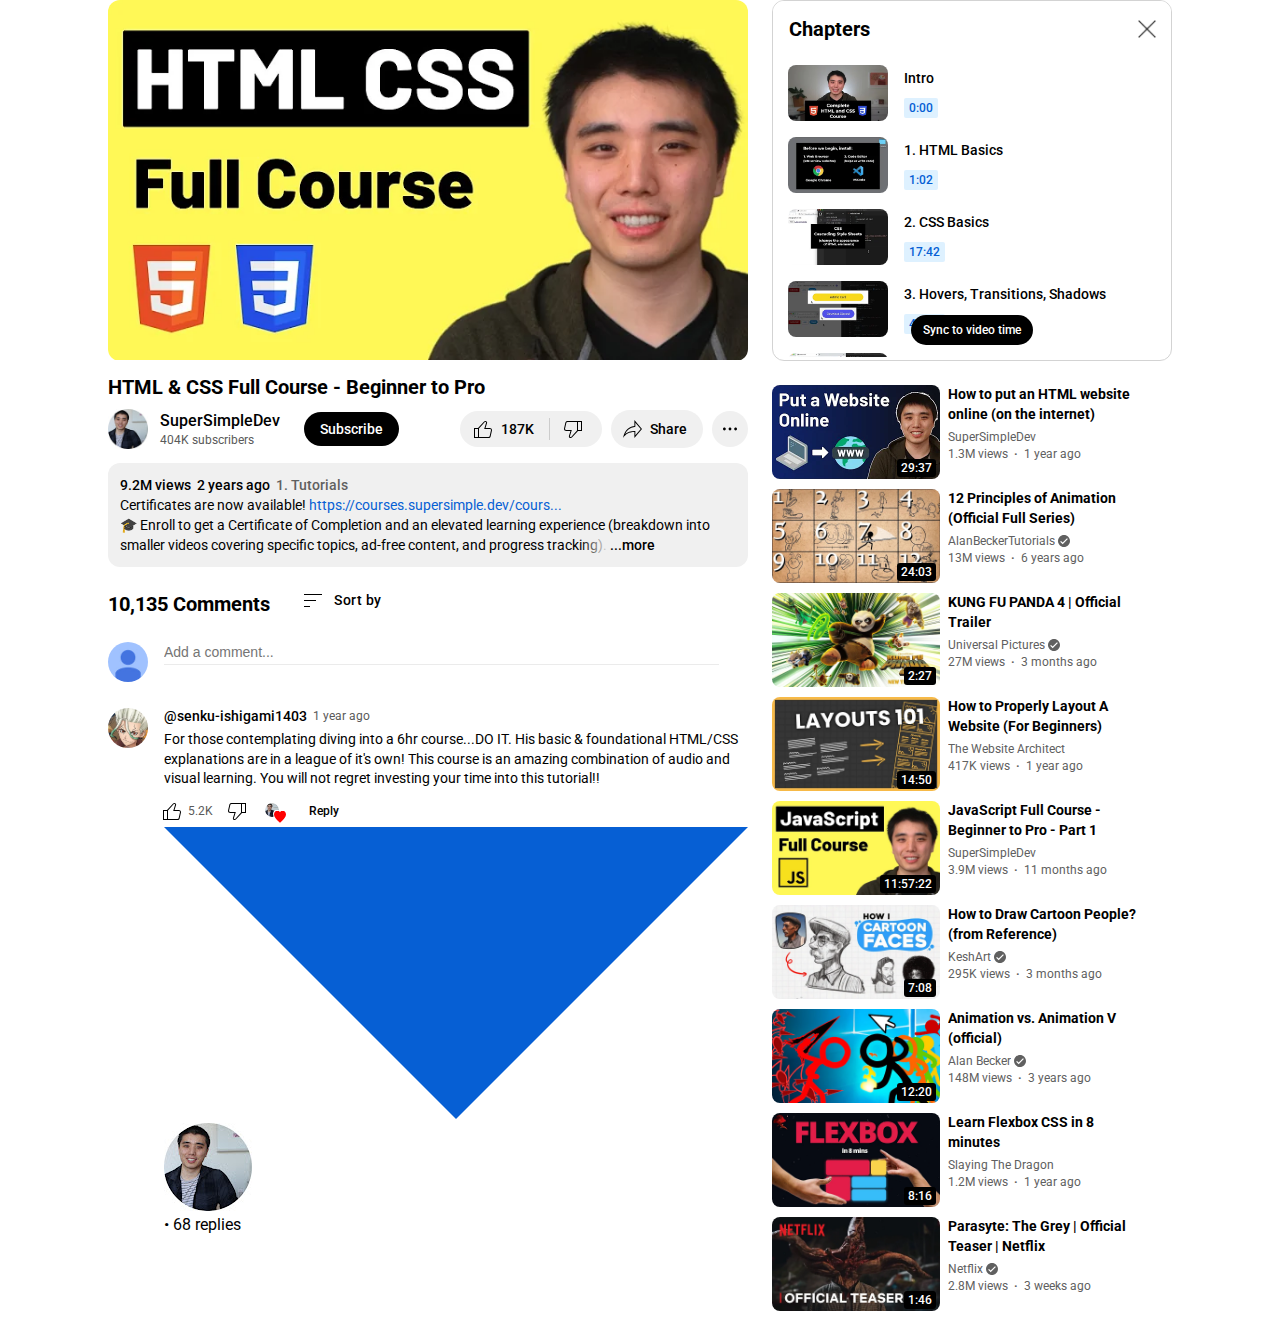
==== video-page.html @ 699454b4 "project updated" ====
<!DOCTYPE html>
<html>
  <head>
    <title>YouTube Video Page</title>

    <link rel="preconnect" href="https://fonts.googleapis.com">
    <link rel="preconnect" href="https://fonts.gstatic.com" crossorigin>
    <link href="https://fonts.googleapis.com/css2?family=Roboto:wght@100;300;400;500;700&display=swap" rel="stylesheet">
    
    <link rel="stylesheet" href="styles/general.css">
    <link rel="stylesheet" href="styles/video.css">
    <link rel="stylesheet" href="styles/video-info.css">
    <link rel="stylesheet" href="styles/chapters.css">
    <link rel="stylesheet" href="styles/suggestions.css">
    <link rel="stylesheet" href="styles/comments.css">
  </head>
  <body>
    <main class="flex-container">
      <div class="grid-layout">
        <div class="main-video">
          <img class="main-video-thumbnail" src="thumb-nails/thumbnail-1.webp">
          <div class="control">
            <div class="video-time-bar-flex">
              <div class="video-time-bar">
                <div class="completed" style="width: calc(580px * calc(17.70 / 391.35))"></div>
                <div class="completed" style="width: calc(580px * calc(26.95 / 391.35))"></div>
                <div class="completed" style="width: calc(580px * calc(18.52 / 391.35))"></div>
                <div class="completed" style="width: calc(580px * calc(14.33/ 391.35))"></div>
                <div class="completed" style="width: calc(580px * calc(34.80/ 391.35))"></div>
                <div class="completed" style="width: calc(580px * calc(18.83 / 391.35))"></div>
                <div class="completed" style="width: calc(580px * calc(14.57 / 391.35))"></div>
                <div class="completed" style="width: calc(580px * calc(9.27 / 391.35))"></div>
                <div class="completed" style="width: calc(580px * calc(11.95 / 391.35))"></div>
                <div class="completed" style="width: calc(580px * calc(30.05 / 391.35))"></div>
                <div class="completed" style="width: calc(580px * calc(27.00 / 391.35))"></div>
                <div class="completed" style="width: calc(580px * calc(31.38 / 391.35))"></div>
                <div class="completed" style="width: calc(580px * calc(29.25 / 391.35))"></div>
                <div class="completed" style="width: calc(580px * calc(22.63 / 391.35))"></div>
                <div class="completed" style="width: calc(580px * calc(26.58 / 391.35))"></div>
                <div class="current-position" style="width: calc(580px * calc(33.95 / 391.35))">
                  <div class="completed"></div>
                  <img class="time-bar-circle" src="controls-icons/time-bar-circle.svg">
                  <div class="incompleted"></div>
                </div>
                <div class="incompleted" style="width: calc(580px * calc(23.61 / 391.35))"></div>
              </div>
            </div>
            <div class="control-icons">
              <div class="left-region">
                <div class="play-icon">
                  <img class="icon" src="controls-icons/play.svg">
                  <div class="tooltip">Play (k)</div>
                </div>
                <div class="next-icon">
                  <img class="icon" src="controls-icons/next-button.svg">
                  <div class="image-tooltip">
                    <div class="tooltip">Next (Shift+N)</div>
                    <img class="tooltip-img" src="thumb-nails/next.webp">
                    <div class="time-stamp">29:37</div>
                    <div class="next-video-title">How to put an HTML website online (on the Internet)</div>
                  </div>
                </div>
                <div class="speaker-volume-time">
                  <div class="speaker-icon">
                    <img class="icon" src="controls-icons/speaker.svg">
                    <div class="tooltip">Mute (m)</div>
                  </div>
                  <div class="volume-icon">
                    <div class="volume-bar">
                      <div class="completed"></div>
                      <img class="volume-bar-circle" src="controls-icons/volume-bar-circle.svg">
                      <div class="incompleted"></div>
                    </div>
                    <div class="tooltip">Volume</div>
                  </div>
                  <div class="video-time">
                    5:52:45 / 6:31:23 
                    <div class="current-chapter">
                      <span class="mid-dot">&middot;</span>
                      <div class="current-chapter-icon">
                        <div class="current-chapter-name-and-arrow">
                          <div class="current-chapter-name">16. Finish the Project</div>
                          <img class="right-arrow" src="controls-icons/right-arrow.svg">
                        </div>
                        <div class="tooltip">View Chapters</div>
                      </div>
                    </div>
                  </div>
                </div>
              </div>
              <div class="right-region">
                <div class="auto-play-icon">
                  <div class="toggle-button">
                    <img class="icon" src="controls-icons/play-toggle-button.png">
                  </div>
                  <div class="tooltip">Autoplay is on</div>
                </div>
                <div class="caption-icon">
                  <img class="icon" src="controls-icons/caption.svg">
                  <div class="tooltip">Subtitles / closed captions (c)</div>
                </div>
                <div class="setting-icon">
                  <img class="icon" src="controls-icons/settings.svg">
                  <div class="tooltip">Settings</div>
                </div>
                <div class="miniplayer-icon">
                  <img class="icon" src="controls-icons/miniplayer.svg">
                  <div class="tooltip">Miniplayer (i)</div>
                </div>
                <div class="theater-icon">
                  <img class="icon" src="controls-icons/theater.svg">
                  <div class="tooltip">Theater mode (t)</div>
                </div>
                <div class="full-screen-icon">
                  <img class="icon" src="controls-icons/full-screen.svg">
                  <div class="tooltip">Full screen (f)</div>
                </div>
              </div>
            </div>
          </div>
        </div>
        <div class="chapters-container">
          <!-- header -->
          <div class="chapter-header">
            <div class="chapter-header-name">Chapters</div>
            <img class="chapter-header-close"src="icons/close.png">
          </div>
          <!-- scrollbar -->
          <div class="chapter-scroll-box">
            <!-- intro -->
            <div class="chapter">
              <img class="chapter-thumbnail" src="chapters/intro.webp">
              <div class="chapter-info">
                <div class="chapter-name">Intro</div>
                <div class="chapter-start">0:00</div>
              </div>
              <div class="chapter-icons">
                <img class="share" src="icons/share.png">
                <img class="repeat" src="icons/repeat.png">
              </div>
            </div>
            <!-- chapter 1 -->
            <div class="chapter">
              <img class="chapter-thumbnail" src="chapters/chapter-01.webp">
              <div class="chapter-info">
                <div class="chapter-name">1. HTML Basics</div>
                <div class="chapter-start">1:02</div>
              </div>
              <div class="chapter-icons">
                <img class="share" src="icons/share.png">
                <img class="repeat" src="icons/repeat.png">
              </div>
            </div>
            <!-- chapter 2 -->
            <div class="chapter">
              <img class="chapter-thumbnail" src="chapters/chapter-02.webp">
              <div class="chapter-info">
                <div class="chapter-name">2. CSS Basics</div>
                <div class="chapter-start">17:42</div>
              </div>
              <div class="chapter-icons">
                <img class="share" src="icons/share.png">
                <img class="repeat" src="icons/repeat.png">
              </div>
            </div>
            <!-- chapter 3 -->
            <div class="chapter">
              <img class="chapter-thumbnail" src="chapters/chapter-03.webp">
              <div class="chapter-info">
                <div class="chapter-name">3. Hovers, Transitions, Shadows</div>
                <div class="chapter-start">44:39</div>
              </div>
              <div class="chapter-icons">
                <img class="share" src="icons/share.png">
                <img class="repeat" src="icons/repeat.png">
              </div>
            </div>
            <!-- chapter 4 -->
            <div class="chapter">
              <img class="chapter-thumbnail" src="chapters/chapter-04.webp">
              <div class="chapter-info">
                <div class="chapter-name">4. Chrome DevTools & CSS Box Model</div>
                <div class="chapter-start">1:03:10</div>
              </div>
              <div class="chapter-icons">
                <img class="share" src="icons/share.png">
                <img class="repeat" src="icons/repeat.png">
              </div>
            </div>
            <!-- chapter 5 -->
            <div class="chapter">
              <img class="chapter-thumbnail" src="chapters/chapter-05.webp">
              <div class="chapter-info">
                <div class="chapter-name">5. Text Styles</div>
                <div class="chapter-start">1:17:30</div>
              </div>
              <div class="chapter-icons">
                <img class="share" src="icons/share.png">
                <img class="repeat" src="icons/repeat.png">
              </div>
            </div>
            <!-- chapter 6 -->
            <div class="chapter">
              <img class="chapter-thumbnail" src="chapters/chapter-06.webp">
              <div class="chapter-info">
                <div class="chapter-name">6. The HTML Structure</div>
                <div class="chapter-start">1:52:18</div>
              </div>
              <div class="chapter-icons">
                <img class="share" src="icons/share.png">
                <img class="repeat" src="icons/repeat.png">
              </div>
            </div>
            <!-- chapter 7 -->
            <div class="chapter">
              <img class="chapter-thumbnail" src="chapters/chapter-07.webp">
              <div class="chapter-info">
                <div class="chapter-name">7. Images and Text Boxes</div>
                <div class="chapter-start">2:11:08</div>
              </div>
              <div class="chapter-icons">
                <img class="share" src="icons/share.png">
                <img class="repeat" src="icons/repeat.png">
              </div>
            </div>
            <!-- chapter 8 -->
            <div class="chapter">
              <img class="chapter-thumbnail" src="chapters/chapter-08.webp">
              <div class="chapter-info">
                <div class="chapter-name">8. CSS Display Property</div>
                <div class="chapter-start">2:25:42</div>
              </div>
              <div class="chapter-icons">
                <img class="share" src="icons/share.png">
                <img class="repeat" src="icons/repeat.png">
              </div>
            </div>
            <!-- chapter 9 -->
            <div class="chapter">
              <img class="chapter-thumbnail" src="chapters/chapter-09.webp">
              <div class="chapter-info">
                <div class="chapter-name">9. The div Element</div>
                <div class="chapter-start">2:34:58</div>
              </div>
              <div class="chapter-icons">
                <img class="share" src="icons/share.png">
                <img class="repeat" src="icons/repeat.png">
              </div>
            </div>
            <!-- chapter 10 -->
            <div class="chapter">
              <img class="chapter-thumbnail" src="chapters/chapter-10.webp">
              <div class="chapter-info">
                <div class="chapter-name">10. Nested Layouts Technique</div>
                <div class="chapter-start">2:46:55</div>
              </div>
              <div class="chapter-icons">
                <img class="share" src="icons/share.png">
                <img class="repeat" src="icons/repeat.png">
              </div>
            </div>
            <!-- chapter 11 -->
            <div class="chapter">
              <img class="chapter-thumbnail" src="chapters/chapter-11.webp">
              <div class="chapter-info">
                <div class="chapter-name">11. CSS Grid</div>
                <div class="chapter-start">3:16:58</div>
              </div>
              <div class="chapter-icons">
                <img class="share" src="icons/share.png">
                <img class="repeat" src="icons/repeat.png">
              </div>
            </div>
            <!-- chapter 12 -->
            <div class="chapter">
              <img class="chapter-thumbnail" src="chapters/chapter-12.webp">
              <div class="chapter-info">
                <div class="chapter-name">12. Flexbox</div>
                <div class="chapter-start">3:43:58</div>
              </div>
              <div class="chapter-icons">
                <img class="share" src="icons/share.png">
                <img class="repeat" src="icons/repeat.png">
              </div>
            </div>
            <!-- chapter 13 -->
            <div class="chapter">
              <img class="chapter-thumbnail" src="chapters/chapter-13.webp">
              <div class="chapter-info">
                <div class="chapter-name">13. Nested Flexbox</div>
                <div class="chapter-start">4:15:21</div>
              </div>
              <div class="chapter-icons">
                <img class="share" src="icons/share.png">
                <img class="repeat" src="icons/repeat.png">
              </div>
            </div>
            <!-- chapter 14 -->
            <div class="chapter">
              <img class="chapter-thumbnail" src="chapters/chapter-14.webp">
              <div class="chapter-info">
                <div class="chapter-name">14. CSS Position</div>
                <div class="chapter-start">4:44:36</div>
              </div>
              <div class="chapter-icons">
                <img class="share" src="icons/share.png">
                <img class="repeat" src="icons/repeat.png">
              </div>
            </div>
            <!-- chapter 15 -->
            <div class="chapter">
              <img class="chapter-thumbnail" src="chapters/chapter-15.webp">
              <div class="chapter-info">
                <div class="chapter-name">15. Position Absolute and Relative</div>
                <div class="chapter-start">5:07:14</div>
              </div>
              <div class="chapter-icons">
                <img class="share" src="icons/share.png">
                <img class="repeat" src="icons/repeat.png">
              </div>
            </div>
            <!-- chapter 16 -->
            <div class="chapter">
              <img class="chapter-thumbnail" src="chapters/chapter-16.webp">
              <div class="chapter-info">
                <div class="chapter-name">16. Finish the Project</div>
                <div class="chapter-start">5:33:49</div>
              </div>
              <div class="chapter-icons">
                <img class="share" src="icons/share.png">
                <img class="repeat" src="icons/repeat.png">
              </div>
            </div>
            <!-- chapter 17 -->
            <div class="chapter">
              <img class="chapter-thumbnail" src="chapters/chapter-17.webp">
              <div class="chapter-info">
                <div class="chapter-name">17. More CSS Features</div>
                <div class="chapter-start">6:07:46</div>
              </div>
              <div class="chapter-icons">
                <img class="share" src="icons/share.png">
                <img class="repeat" src="icons/repeat.png">
              </div>
            </div>
            <!-- outro -->
            <div class="chapter">
              <img class="chapter-thumbnail" src="chapters/outro.webp">
              <div class="chapter-info">
                <div class="chapter-name">Outro</div>
                <div class="chapter-start">6:30:21</div>
              </div>
              <div class="chapter-icons">
                <img class="share" src="icons/share.png">
                <img class="repeat" src="icons/repeat.png">
              </div>
            </div>
          </div>
          <!-- sync button -->
          <div class="chapter-sync-flex">
            <div class="chapter-sync">Sync to video time</div>
          </div>
        </div>
        <div class="video-info">
          <div class="video-title">HTML & CSS Full Course - Beginner to Pro</div>
          <div class="info-flex-layout">
            <div class="info-left-region">
              <img class="channel-profile" src="channel-profiles/ssd-profile.jpg">
              <div class="channel-info">
                <div class="name-container">
                  <div class="name">SuperSimpleDev</div>
                  <div class="name-tooltip">SuperSimpleDev</div>
                </div>
                <div class="subs">404K subscribers</div>
              </div>
              <div class="subscribe-button">Subscribe</div>
            </div>
            <div class="info-right-region">
              <div class="like-dislike">
                <div class="like-button">
                  <div class="icon-and-text">
                    <img class="like-icon" src="icons/like.svg">
                    <div class="like-count">187K</div>
                  </div>
                  <div class="right-region-tooltip">I like this</div>
                </div>
                <div class="dislike-button">
                  <img class="dislike-icon" src="icons/dislike.svg">
                  <div class="right-region-tooltip">I dislike this</div>
                </div>
              </div>
              <div class="share-button">
                <div class="icon-and-text">
                  <img class="share-icon" src="icons/share.svg">
                  <div class="say-share">Share</div>
                </div>
                <div class="right-region-tooltip">Share</div>
              </div>
              <div class="video-menu-opt">
                <img class="video-menu-icon" src="icons/more-opt.svg">
              </div>
            </div>
          </div>
          <div class="discription">
            <div class="upload-info">
              <p>
                <span class="views-and-uploaded">9.2M views&nbsp; 2 years ago&nbsp;</span>
                <span class="go-to-playlist">1. Tutorials</span>
              </p>
              <div class="upload-tooltip"> 9,223,513 views <span class="mid-dot">&middot;</span> Feb 5, 2022 <span class="mid-dot">&middot;</span> 1. Tutorials</div>
            </div>
            <p>
              Certificates are now available! 
              <span class="link">https://courses.supersimple.dev/cours...</span>
            </p>
            <p class="in-discription">
              🎓 Enroll to get a Certificate of Completion and an elevated learning experience (breakdown into smaller videos covering specific topics, ad-free content, and progress tracking).
              <span class="show-more">...more</span>
            </p>
          </div>
        </div>
        <div class="suggestion-container">
          <!-- next video -->
          <div class="suggestion">
            <div class="suggestion-video">
              <img class="suggestion-thumb-nail" src="thumb-nails/next.webp">
              <img class="watch-later" src="icons/watch-later.svg">
              <img class="add-to-queue" src="icons/add-to-queue.svg">
              <div class="suggestion-time-stamp">29:37</div>
            </div>
            <div class="suggestion-info">
              <div class="video-title-container">
                <p class="video-title">How to put an HTML website online (on the internet)</p>
                <p class="video-title-tooltip">How to put an HTML website online (on the internet)</p>
              </div>
              <div class="video-author-container">
                <p class="video-author">SuperSimpleDev</p>
                <p class="video-author-tooltip">SuperSimpleDev</p>
              </div>
              <p class="video-stats">1.3M views <span class="mid-dot">&middot;</span> 1 year ago</p>
            </div>
            <div class="suggestion-menu-opt">
              <img class="suggestion-menu-icon" src="icons/more-opt-90.svg">
            </div>
          </div>
          <!-- suggestion-2 -->
          <div class="suggestion">
            <div class="suggestion-video">
              <img class="suggestion-thumb-nail" src="thumb-nails/thumbnail-2.webp">
              <img class="watch-later" src="icons/watch-later.svg">
              <img class="add-to-queue" src="icons/add-to-queue.svg">
              <div class="suggestion-time-stamp">24:03</div>
            </div>
            <div class="suggestion-info">
              <div class="video-title-container">
                <p class="video-title">12 Principles of Animation (Official Full Series)</p>
                <p class="video-title-tooltip">12 Principles of Animation (Official Full Series)</p>
              </div>
              <div class="verified-author-container">
                <div class="video-author-container">
                  <p class="video-author">AlanBeckerTutorials</p>
                  <p class="video-author-tooltip">AlanBeckerTutorials</p>
                </div>
                <div class="verified-container">
                  <img class="verified-icon" src="icons/verified.svg">
                  <div class="verified-tooltip">Verified</div>
                </div>
              </div>
              <p class="video-stats">13M views <span class="mid-dot">&middot;</span> 6 years ago</p>
            </div>
            <div class="suggestion-menu-opt">
              <img class="suggestion-menu-icon" src="icons/more-opt-90.svg">
            </div>
          </div>
          <!-- suggestion-3 -->
          <div class="suggestion">
            <div class="suggestion-video">
              <img class="suggestion-thumb-nail" src="thumb-nails/thumbnail-3.webp">
              <img class="watch-later" src="icons/watch-later.svg">
              <img class="add-to-queue" src="icons/add-to-queue.svg">
              <div class="suggestion-time-stamp">2:27</div>
            </div>
            <div class="suggestion-info">
              <div class="video-title-container">
                <p class="video-title">KUNG FU PANDA 4 | Official Trailer</p>
                <p class="video-title-tooltip">KUNG FU PANDA 4 | Official Trailer</p>
              </div>
              <div class="verified-author-container">
                <div class="video-author-container">
                  <p class="video-author">Universal Pictures</p>
                  <p class="video-author-tooltip">Universal Pictures</p>
                </div>
                <div class="verified-container">
                  <img class="verified-icon" src="icons/verified.svg">
                  <div class="verified-tooltip">Verified</div>
                </div>
              </div>
              <p class="video-stats">27M views <span class="mid-dot">&middot;</span> 3 months ago</p>
            </div>
            <div class="suggestion-menu-opt">
              <img class="suggestion-menu-icon" src="icons/more-opt-90.svg">
            </div>
          </div>
          <!-- suggestion-4 -->
          <div class="suggestion">
            <div class="suggestion-video">
              <img class="suggestion-thumb-nail" src="thumb-nails/thumbnail-4.webp">
              <img class="watch-later" src="icons/watch-later.svg">
              <img class="add-to-queue" src="icons/add-to-queue.svg">
              <div class="suggestion-time-stamp">14:50</div>
            </div>
            <div class="suggestion-info">
              <div class="video-title-container">
                <p class="video-title">How to Properly Layout A Website (For Beginners)</p>
                <p class="video-title-tooltip">How to Properly Layout A Website (For Beginners)</p>
              </div>
              <div class="video-author-container">
                <p class="video-author">The Website Architect</p>
                <p class="video-author-tooltip">The Website Architect</p>
              </div>
              <p class="video-stats">417K views <span class="mid-dot">&middot;</span> 1 year ago</p>
            </div>
            <div class="suggestion-menu-opt">
              <img class="suggestion-menu-icon" src="icons/more-opt-90.svg">
            </div>
          </div>
          <!-- suggestion-5 -->
          <div class="suggestion">
            <div class="suggestion-video">
              <img class="suggestion-thumb-nail" src="thumb-nails/thumbnail-5.webp">
              <img class="watch-later" src="icons/watch-later.svg">
              <img class="add-to-queue" src="icons/add-to-queue.svg">
              <div class="suggestion-time-stamp">11:57:22</div>
            </div>
            <div class="suggestion-info">
              <div class="video-title-container">
                <p class="video-title">JavaScript Full Course - Beginner to Pro - Part 1</p>
                <p class="video-title-tooltip">JavaScript Full Course - Beginner to Pro - Part 1</p>
              </div>
              <div class="video-author-container">
                <p class="video-author">SuperSimpleDev</p>
                <p class="video-author-tooltip">SuperSimpleDev</p>
              </div>
              <p class="video-stats">3.9M views <span class="mid-dot">&middot;</span> 11 months ago</p>
            </div>
            <div class="suggestion-menu-opt">
              <img class="suggestion-menu-icon" src="icons/more-opt-90.svg">
            </div>
          </div>
          <!-- suggestion-6 -->
          <div class="suggestion">
            <div class="suggestion-video">
              <img class="suggestion-thumb-nail" src="thumb-nails/thumbnail-6.webp">
              <img class="watch-later" src="icons/watch-later.svg">
              <img class="add-to-queue" src="icons/add-to-queue.svg">
              <div class="suggestion-time-stamp">7:08</div>
            </div>
            <div class="suggestion-info">
              <div class="video-title-container">
                <p class="video-title">How to Draw Cartoon People? (from Reference)</p>
                <p class="video-title-tooltip">How to Draw Cartoon People? (from Reference)</p>
              </div>
              <div class="verified-author-container">
                <div class="video-author-container">
                  <p class="video-author">KeshArt</p>
                  <p class="video-author-tooltip">KeshArt</p>
                </div>
                <div class="verified-container">
                  <img class="verified-icon" src="icons/verified.svg">
                  <div class="verified-tooltip">Verified</div>
                </div>
              </div>
              <p class="video-stats">295K views <span class="mid-dot">&middot;</span> 3 months ago</p>
            </div>
            <div class="suggestion-menu-opt">
              <img class="suggestion-menu-icon" src="icons/more-opt-90.svg">
            </div>
          </div>
          <!-- suggestion-7 -->
          <div class="suggestion">
            <div class="suggestion-video">
              <img class="suggestion-thumb-nail" src="thumb-nails/thumbnail-7.webp">
              <img class="watch-later" src="icons/watch-later.svg">
              <img class="add-to-queue" src="icons/add-to-queue.svg">
              <div class="suggestion-time-stamp">12:20</div>
            </div>
            <div class="suggestion-info">
              <div class="video-title-container">
                <p class="video-title">Animation vs. Animation V (official)</p>
                <p class="video-title-tooltip">Animation vs. Animation V (official)</p>
              </div>
              <div class="verified-author-container">
                <div class="video-author-container">
                  <p class="video-author">Alan Becker</p>
                  <p class="video-author-tooltip">Alan Becker</p>
                </div>
                <div class="verified-container">
                  <img class="verified-icon" src="icons/verified.svg">
                  <div class="verified-tooltip">Verified</div>
                </div>
              </div>
              <p class="video-stats">148M views <span class="mid-dot">&middot;</span> 3 years ago</p>
            </div>
            <div class="suggestion-menu-opt">
              <img class="suggestion-menu-icon" src="icons/more-opt-90.svg">
            </div>
          </div>
          <!-- suggestion-8 -->
          <div class="suggestion">
            <div class="suggestion-video">
              <img class="suggestion-thumb-nail" src="thumb-nails/thumbnail-8.webp">
              <img class="watch-later" src="icons/watch-later.svg">
              <img class="add-to-queue" src="icons/add-to-queue.svg">
              <div class="suggestion-time-stamp">8:16</div>
            </div>
            <div class="suggestion-info">
              <div class="video-title-container">
                <p class="video-title">Learn Flexbox CSS in 8 minutes</p>
                <p class="video-title-tooltip">Learn Flexbox CSS in 8 minutes</p>
              </div>
              <div class="video-author-container">
                <p class="video-author">Slaying The Dragon</p>
                <p class="video-author-tooltip">Slaying The Dragon</p>
              </div>
              <p class="video-stats">1.2M views <span class="mid-dot">&middot;</span> 1 year ago</p>
            </div>
            <div class="suggestion-menu-opt">
              <img class="suggestion-menu-icon" src="icons/more-opt-90.svg">
            </div>
          </div>
          <!-- suggestion-9 -->
          <div class="suggestion">
            <div class="suggestion-video">
              <img class="suggestion-thumb-nail" src="thumb-nails/thumbnail-9.webp">
              <img class="watch-later" src="icons/watch-later.svg">
              <img class="add-to-queue" src="icons/add-to-queue.svg">
              <div class="suggestion-time-stamp">1:46</div>
            </div>
            <div class="suggestion-info">
              <div class="video-title-container">
                <p class="video-title">Parasyte: The Grey | Official Teaser | Netflix</p>
                <p class="video-title-tooltip">Parasyte: The Grey | Official Teaser | Netflix</p>
              </div>
              <div class="verified-author-container">
                <div class="video-author-container">
                  <p class="video-author">Netflix</p>
                  <p class="video-author-tooltip">Netflix</p>
                </div>
                <div class="verified-container">
                  <img class="verified-icon" src="icons/verified.svg">
                  <div class="verified-tooltip">Verified</div>
                </div>
              </div>
              <p class="video-stats">2.8M views <span class="mid-dot">&middot;</span> 3 weeks ago</p>
            </div>
            <div class="suggestion-menu-opt">
              <img class="suggestion-menu-icon" src="icons/more-opt-90.svg">
            </div>
          </div>


        </div>
        <div class="comments-section">
          <div class="count-and-sort-by-container">
            <div class="comments-count">10,135 Comments</div>
            <div class="sort-by-container">
              <div class="sort-by-icon-and-text">
                <img class="sort-by-icon" src="icons/sort-by.svg">
                <div class="sort-by-text">Sort by</div>
              </div>
              <div class="sort-by-tooltip">Sort comments</div>
            </div>
          </div>
          <div class="add-a-comment-container">
            <img class="comment-profile" src="channel-profiles/my-channel.jpeg">
            <div class="comment-from-user">
              <input class="add-a-comment" type="text" placeholder="Add a comment...">
              <hr class="hr-line">
            </div>
          </div>
          <div class="comment-container">
            <img class="comment-profile" src="channel-profiles/dp-2.jpeg">
            <div class="comment-info">
              <div class="commented-by-and-time">
                <div class="commented-channel-name">@senku-ishigami1403</div>
                <div class="commented-time">1 year ago</div>
              </div>
              <p class="comment-content">
                For those contemplating diving into a 6hr course...DO IT. His basic & foundational HTML/CSS explanations are in a league of it's own! This course is an amazing combination of audio and visual learning. You will not regret investing your time into this tutorial!!
              </p>
              <div class="like-dislike-reply">
                <div class="comment-like-container">
                  <div class="comment-like-button">
                    <img class="comment-like-icon" src="icons/like.svg">
                    <div class="comment-like-tooltip">Like</div>
                  </div>
                  <div class="comment-like-count">5.2K</div>
                </div>
                <div class="comment-dislike-button">
                  <img class="comment-dislike-icon" src="icons/dislike.svg">
                  <div class="comment-dislike-tooltip">Dislike</div>
                </div>
                <div class="liked-by-sir-container">
                  <div class="liked-by-channel-with-heart">
                    <img class="liked-by-sir-icon" src="channel-profiles/ssd-profile.jpg">
                    <div class="white-heart">
                      <div class="red-heart"></div>
                    </div>
                  </div>
                  <div class="liked-by-sir-tooltip">&#10084; by SuperSimpleDev</div>
                </div>
                <div class="reply-option">Reply</div>
              </div>
              <div class="replies-container">
                <img class="show-reply-icon" src="icons/show-reply.svg">
                <img class="replied-sir-channel" src="channel-profiles/ssd-profile.jpg">
                <p class="replies-count"><span class="reply-middot">&bull;</span> 68 replies</p>
              </div>
            </div>
          </div>
        </div>
      </div>
    </main>
  </body>
</html>
---- styles/general.css ----
body {
  font-family: Roboto, Arial;
  margin: 0px;
}

p {
  margin: 0px;
}

.flex-container {
  display: flex;
  justify-content: center;
  margin: 0px 24px;
}

.grid-layout {
  display: grid;
  grid-template-columns: 640px minmax(300px, 400px);
  grid-template-rows: auto auto 1fr;
  column-gap: 24px;
}
---- styles/video.css ----
.main-video {
  position: relative;
  border-radius: 12px;
  overflow: hidden;
}

.main-video-thumbnail {
  width: 640px;
  height: 360px;
  display: block;
}

.control {
  background-image: linear-gradient(to top, rgb(0, 0, 0, 0.7), rgba(0, 0, 0, 0.2), rgba(0, 0, 0, 0.05),rgba(0, 0, 0, 0));
  position: absolute;
  bottom: 0px;
  left: 0px;
  right: 0px;
  height: 60px;
  padding-top: 40px;
  display: flex;
  flex-direction: column;
  justify-content: end;
  align-items: center;
  opacity: 0;
  transition: all 0.15s ease-in;
}

.main-video:hover .control{
  opacity: 1;
}

.video-time-bar-flex {
  display: flex;
  align-items: center;
  height: 18px;
}

.video-time-bar {
  display: flex;
  justify-content: space-between;
  align-items: center;
  width: 620px;
}

.video-time-bar .completed {
  height: 2.75px;
  background-color: rgb(255, 0, 0);
  transition: all 0.15s;
}

.video-time-bar .current-position {
  display: flex;
  align-items: center;
  width: 18%;
  position: relative;
}

.current-position .completed {
  width: 60%;
}

.current-position .incompleted {
  width: 40%
}

.video-time-bar .incompleted {
  height: 2.75px;
  background-color: rgba(170, 170, 170, 0.5);
  transition: all 0.15s;
}

.time-bar-circle {
  width: 14px;
  transform: scale(0);
  position: absolute;
  left: calc(60% - 7px);
  transition: all 0.15s;
}

.video-time-bar:hover .completed,
.video-time-bar:hover .incompleted{
  height: 4.5px;
}

.video-time-bar:hover .time-bar-circle {
  transform: scale(1);
}

.current-position:hover .completed,
.current-position:hover .incompleted {
  height: 8.75px;
}

.current-position:hover .time-bar-circle{
  transform: scale(1.54);
}

.video-time-bar > .completed:hover,
.video-time-bar > .incompleted:hover {
  height: 8.75px;
}

.control-icons {
  width: 610px;
  display: flex;
  flex-direction: row;
  align-items: center;
  justify-content: space-between;
  margin: 6px 16px 14px 16px;
}

.left-region {
  width: 300px;
  display: flex;
  align-items: center;
  gap: 30px;
  margin-left: 10px;
}

.play-icon,
.next-icon,
.speaker-icon,
.volume-icon,
.current-chapter-icon,
.auto-play-icon,
.caption-icon,
.setting-icon,
.theater-icon,
.miniplayer-icon,
.full-screen-icon{
  display: flex;
  flex-direction: column;
  align-items: center;
  position: relative;
  opacity: 0.9;
  cursor: pointer;
}

.left-region .icon {
  width: 16px;
}

.play-icon .icon {
  width: 14px;
}

.tooltip {
  position: absolute;
  top: -50px;
  font-size: 13px;
  background-color: rgb(40, 40, 40);
  font-weight: 500;
  color: white;
  padding: 4px 8px;
  border-radius: 3px;
  opacity: 0;
  transition: all 0.15s;
  pointer-events: none;
  white-space: nowrap;
}

.play-icon .tooltip {
  right: -30px;
}

.image-tooltip {
  display: flex;
  flex-direction: column;
  align-items: stretch;
  position: absolute;
  top: -220px;
  right: -175px;
  opacity: 0;
  transition: all 0.2s ease-in;
  pointer-events: none;
}

.image-tooltip .tooltip{
  position: relative;
  top: 6px;
  text-align: center;
}

.tooltip-img {
  width: 240px;
  display: block;
  border-radius: 6px;
  border: 3px solid rgb(60, 60, 60);
}

.next-icon .time-stamp {
  position: absolute;
  bottom: 42px;
  right: 3px;
  font-size: 12px;
  font-weight: 500;
  background-color: black;
  color: white;
  padding: 2px 4px;
  border-radius: 3px;
}

.image-tooltip .next-video-title {
  font-size: 12px;
  background-color: rgb(40, 40, 40);
  font-weight: 500;
  color: white;
  padding: 4px 8px;
  border-radius: 3px;
  position: relative;
  bottom: 6px;
}

.speaker-icon .icon {
  width: 18px;
}

.speaker-volume-time {
  display: flex;
  align-items: center;
}

.volume-icon {
  pointer-events: none;
}

.full-screen-icon .tooltip {
  left: -60px;
}

.volume-bar {
  display: flex;
  align-items: center;
  width: 50px;
  margin: 0px 10px 0px 20px;
  clip-path: polygon(0 0, 0 0, 0 100%, 0% 100%);
  transition: all 0.2s ease-in;
}

.volume-bar .completed{
  width: 35%;
  height: 2.75px;
  background-color: white;
}

.volume-bar-circle {
  width: 12px;
}

.volume-bar .incompleted {
  width: 65%;
  height: 4px;
  background-color: rgba(200, 200, 200, 0.4);
}

.video-time {
  display: flex;
  align-items: center;
  font-size: 14px;
  color: white;
  font-weight: 300;
  white-space: nowrap;
  cursor: text;
  margin-left: -60px;
  transition: all 0.2s ease-in;
}

.video-time .mid-dot {
  font-weight: bold;
  margin: 0px 5px;
}

.current-chapter {
  font-weight: 400;
  cursor: pointer;
  display: flex;
  align-items: center;
  opacity: 0.9;
}

.current-chapter-name-and-arrow {
  display: flex;
  align-items: center;
  clip-path: polygon(0 0, 72px 0, 72px 100%, 0 100%);
  transition: all 0.2s ease-in;
}

.right-arrow {
  width: 6px;
  margin-left: 6px;
  cursor: pointer;
  opacity: 0.9;
}

.speaker-icon:hover ~ .volume-icon,
.volume-icon:hover{
  pointer-events: all;
}

.speaker-icon:hover ~ .volume-icon .volume-bar,
.volume-icon:hover .volume-bar{
  clip-path: polygon(0 0, 100% 0, 100% 100%, 0 100%);
}

.speaker-icon:hover ~ .video-time,
.volume-icon:hover ~ .video-time {
  margin-left: 0px;
}

.speaker-icon:hover ~ .video-time .current-chapter-name-and-arrow,
.volume-icon:hover ~ .video-time .current-chapter-name-and-arrow {
  clip-path: polygon(0 0, 12.5px 0, 12.5px 100%, 0 100%);
}

.right-region {
  width: 270px;
  display: flex;
  flex-direction: row;
  justify-content: space-between;
  align-items: center;
  margin-right: 10px;
}

.toggle-button {
  background-color: rgb(140, 140, 140, 0.6);
  height: 12px;
  width: 24px;
  border-radius: 6px;
  position: relative;
}

.toggle-button .icon {
  width: 26px;
  position: absolute;
  right: -13px;
  bottom: -7px;
}

.auto-play-icon .tooltip {
  top: -52px;
}

.setting-icon .icon,
.full-screen-icon .icon {
  width: 20px;
}

.caption-icon .icon {
  width: 22px;
}

.theater-icon .icon,
.miniplayer-icon .icon {
  width: 24px;
}

.play-icon:hover,
.play-icon:hover .tooltip,
.next-icon:hover,
.next-icon:hover .image-tooltip,
.next-icon:hover .tooltip,
.speaker-icon:hover,
.speaker-icon:hover .tooltip,
.volume-icon:hover,
.volume-icon:hover .tooltip,
.current-chapter:hover,
.current-chapter:hover .right-arrow,
.current-chapter:hover .tooltip,
.auto-play-icon:hover,
.auto-play-icon:hover .tooltip,
.caption-icon:hover,
.caption-icon:hover .tooltip,
.setting-icon:hover,
.setting-icon:hover .tooltip,
.theater-icon:hover,
.theater-icon:hover .tooltip,
.miniplayer-icon:hover,
.miniplayer-icon:hover .tooltip,
.full-screen-icon:hover,
.full-screen-icon:hover .tooltip {
  opacity: 1.5;
}
---- styles/video-info.css ----
.video-info {
  margin-top :14px;
  height: fit-content;
}

.info-flex-layout,
.info-left-region,
.info-right-region,
.like-dislike {
  display: flex;
  align-items: center;
}

.info-flex-layout {
  justify-content: space-between;
  margin-top: 10px;
}

.video-title {
  font-size: 20px;
  font-weight: bold;
}

.channel-profile {
  width: 40px;
  height: 40px;
  cursor: pointer;
}

.channel-info {
  display: flex;
  flex-direction: column;
  justify-content: center;
  margin: 0px 24px 0px 12px;
}

.name-container .name-container {
  display: flex;
  flex-direction: column;
  align-items: center;
  position: relative;
}

.channel-info .name {
  font-size: 16px;
  font-weight: 500;
  cursor: pointer;
  margin-bottom: 3px;
}

.name-container .name-tooltip {
  position: absolute;
  top: -40px;
  background-color: rgba(90, 90, 90, 0.9);
  color: white;
  font-size: 12px;
  font-weight: 400;
  white-space: nowrap;
  padding: 10px 8px;
  border-radius: 4px;
  opacity: 0;
  transition: opacity 0.15s;
  pointer-events: none;
}

.name-container .name:hover .name-tooltip {
  opacity: 1;
}

.channel-info .subs {
  font-size: 12px;
  color: rgb(90, 90, 90);
}

.subscribe-button {
  background-color: black;
  color: white;
  font-size: 14px;
  font-weight: 500;
  padding: 9px 16px;
  border-radius: 20px;
  cursor: pointer;
  transition: background-color 0.15s;
}

.subscribe-button:hover {
  background-color: rgb(40, 40, 40);
}

.icon-and-text {
  display: flex;
  align-items: center;
}

.like-icon,
.dislike-icon {
  width: 18px;
}

.like-dislike {
  background-color: rgb(240, 240, 240);
  border-radius: 20px;
  padding: 7px 0px;
}

.like-button {
  height: 100%;
  padding-left: 14px;
  border-top-left-radius: 20px;
  border-bottom-left-radius: 20px;
}

.like-icon {
  margin-right: 9px;
}

.like-count {
  font-size: 14px;
  font-weight: 500;
  margin-right: 15px;
}

.like-button .icon-and-text::after {
  content: "";
  background-color: rgba(0, 0, 0, 0.15);
  width: 1px;
  height: 22px;
}

.dislike-button{
  height: 100%;
  padding-left: 14px;
  padding-right: 20px;
  border-top-right-radius: 20px;
  border-bottom-right-radius: 20px;
}

.share-button {
  background-color: rgb(240, 240, 240);
  border-radius: 20px;
  padding: 10px 16px 10px 12px;
}

.like-dislike,
.share-button {
  margin-right: 9px;
}

.share-icon {
  width: 19px;
}

.say-share {
  font-size: 14px;
  font-weight: 500;
  padding-left: 8px;
}

.video-menu-opt {
  display: flex;
  justify-content: center;
  align-items: center;
  background-color: rgb(240, 240, 240);
  border-radius: 50%;
  padding: 11px;
}

.video-menu-icon {
  width: 14px;
  height: 14px;
}

.like-button:hover,
.dislike-button:hover,
.share-button:hover,
.video-menu-opt:hover {
  background-color: rgb(230, 230, 230);
}

.like-button,
.dislike-button,
.share-button,
.video-menu-opt {
  cursor: pointer;
}

.like-button,
.dislike-button,
.share-button {
  display: flex;
  flex-direction: column;
  justify-content: center;
  align-items: center;
  position: relative;
}

.right-region-tooltip {
  position: absolute;
  bottom: -24px;
  background-color: rgba(0, 0, 0, 0.8);
  color: white;
  font-size: 11px;
  padding: 3px 3px;
  border-radius: 3px;
  opacity: 0;
  transition: opacity 0.15s;
  pointer-events: none;
  white-space: nowrap;
}

.like-button:hover .right-region-tooltip,
.dislike-button:hover .right-region-tooltip,
.share-button:hover .right-region-tooltip,
.video-menu-opt:hover .right-region-tooltip{
  opacity: 1;
}

.discription p {
  line-height: 20px;
}

.discription {
  background-color: rgb(240, 240, 240);
  font-size: 14px;
  border-radius: 12px;
  padding: 12px;
  margin-top: 14px;
  cursor: pointer;
}

.upload-info {
  display: flex;
  flex-direction: column;
  position: relative;
}

.views-and-uploaded {
  font-weight: 500;
}

.go-to-playlist {
  font-weight: 500;
  color:rgb(96, 96, 96);
}

.upload-tooltip {
  align-self: center;
  position: absolute;
  bottom: -55px;
  background-color: rgba(90, 90, 90, 0.9);
  color: white;
  font-size: 12px;
  font-weight: 300;
  white-space: nowrap;
  padding: 10px 8px;
  border-radius: 4px;
  opacity: 0;
  transition: opacity 0.15s;
  pointer-events: none;
}

.upload-tooltip .mid-dot {
  font-weight: bold;
  margin: 0px 3px;
}

.upload-info:hover .upload-tooltip {
  opacity: 1;
}

.link {
  color: rgb(6, 95, 212);
  white-space: pre-wrap;
}

.show-more {
  font-weight: 500;
  position: relative;
}

.show-more::before {
  content: "";
  position: absolute;
  top: 0px;
  left: -30px;
  height: 20px;
  width: 30px;
  background-image: linear-gradient(to left, rgba(240, 240, 240, 1), rgba(240, 240, 240, 0));
}
---- styles/chapters.css ----
.chapters-container {
  border: 1px solid lightgray;
  height: 359px;
  position: relative;
  border-radius: 12px;
  overflow: hidden;
}

.chapter-scroll-box {
  height: 300px;
  overflow-y: scroll;
  position: relative;
}

.chapter-scroll-box::after {
  content: '';
  display: block;
  height: 52px;
}

.chapter-header {
  background-color: white;
  display: flex;
  align-items: center;
  justify-content: space-between;
  padding: 8px 4px 8px 16px;
}

.chapter-header-name {
  font-size: 20px;
  font-weight: bold;
}

.chapter-header-close {
  width: 24px;
  border-radius: 50%;
  padding: 8px;
}

.chapter-header-close:hover {
  background-color: rgb(225, 225, 225);
}

.chapter {
  width: calc(100%-16px);
  display: flex;
  align-items: center;
  padding: 8px 0px 8px 15px;
  cursor: pointer;
}

.chapter-thumbnail {
  width: 100px;
  border-radius: 8px;
}

.chapter-info {
  display: flex;
  flex-direction: column;
  justify-content: space-around;
  flex-grow: 1;
  margin-left: 16px;
  margin-right: 4px;
}

.chapter-name {
  font-size: 14px;
  font-weight: 500;
  margin-bottom: 10px;
  line-height: 20px;

  display: -webkit-box;
  -webkit-line-clamp: 2;
  -webkit-box-orient: vertical;
  overflow: hidden;
  text-overflow: ellipsis;
}

.chapter-start {
  font-size: 12px;
  font-weight: 500;
  background-color: rgb(222, 241, 255);
  color: rgb(6, 95, 212);
  padding: 3px 5px;
  border: none;
  border-radius: 2px;
  width: max-content;
}

.chapter-icons {
  justify-self: end;
  display: flex;
  width: 80px;
  flex-shrink: 0;
  justify-content: space-between;
  align-items: center;
  margin-right: 8px;
  opacity: 0;
  position: absolute;
}

.chapter-icons img {
  width: 26px;
  padding: 6px;
  border-radius: 50%;
}

.share:hover,
.repeat:hover{
  background-color: rgb(225, 225, 225);
}

.chapter:hover{
  background-color: rgb(240, 240, 240);
}

.chapter:hover .chapter-icons{
  position: static;
  opacity: 1;
}

.chapter-sync-flex {
  display: flex;
  height: 60px;
  justify-content: center;
  align-items: center;
  position: absolute;
  bottom: 0px; 
  left: 0px;
  right: 0px;
}

.chapter-sync {
  background-color: black;
  color: white;
  font-size: 12px;
  font-weight: 500;
  padding: 8px 12px;
  border-radius: 30px;
  cursor: pointer;
}
---- styles/suggestions.css ----
.suggestion-container {
  grid-row: span 2;
  margin-top: 24px;
  display: flex;
  flex-direction: column;
}

.suggestion{
  height: 96px;
  display: flex;
  align-items: center;
  cursor: pointer;
  margin-bottom: 8px;
}

.suggestion-video {
  height: 100%;
  position: relative;
}

.suggestion-thumb-nail {
  width: 168px;
  border-radius: 8px;
}

.watch-later {
  position: absolute;
  top: 4px;
  right: 4px;
  width: 18px;
  background-color: rgba(0, 0, 0, 0.8);
  padding: 4px;
  border-radius: 4px;
  opacity: 0;
  transition: opacity 0.15s;
}

.add-to-queue {
  position: absolute;
  top: 34px;
  right: 4px;
  width: 18px;
  background-color: rgba(0, 0, 0, 0.8);
  padding: 7px 4px;
  border-radius: 4px;
  opacity: 0;
  transition: opacity 0.15s;
}

.suggestion-time-stamp {
  position: absolute;
  bottom: 4px;
  right: 4px;
  font-size: 12px;
  font-weight: 500;
  background-color: black;
  color: white;
  padding: 2px 4px;
  border-radius: 3px;
}

.suggestion:hover .watch-later,
.suggestion:hover .add-to-queue {
  opacity: 1;
}

.suggestion-info {
  flex: 1;
  width: 0px;
  height: 100%;
  margin-left: 8px;
  display: flex;
  flex-direction: column;
}

.video-title-container {
  display: flex;
  flex-direction: column;
  position: relative;
}

.video-title-container .video-title {
  font-size: 14px;
  line-height: 1.4;
  margin-bottom: 6px;

  display: -webkit-box;
  -webkit-line-clamp: 2;
  -webkit-box-orient: vertical;
  overflow: hidden;
  text-overflow: ellipsis;
}

.video-title-container .video-title-tooltip {
  align-self: flex-end;
  position: absolute;
  top: 42px;
  background-color: rgba(0, 0, 0, 0.8);
  color: white;
  border: 1px solid whitesmoke;
  font-size: 11px;
  padding: 3px 3px;
  border-radius: 3px;
  opacity: 0;
  transition: all 0.15s;
  pointer-events: none;
  z-index: 10;
  white-space: nowrap;
}

.video-title-container .video-title:hover ~ .video-title-tooltip {
  opacity: 1;
}

.verified-author-container {
  display: flex;
  align-items: center;
}

.video-author-container {
  width: fit-content;
  max-width: 100%;
  display: flex;
  flex-direction: column;
  position: relative;
}

.verified-author-container .video-author-container {
  max-width: calc(100% - 15px);
}

.video-author-container .video-author {
  font-size: 12px;
  color: rgb(96, 96, 96);
  white-space: nowrap;
  overflow: hidden;
  text-overflow: ellipsis;
}

.verified-container {
  display: flex;
  flex-direction: column;
  position: relative;
}

.verified-container .verified-icon {
  width: 12px;
  margin-left: 3px;
}

.video-author-container .video-author-tooltip,
.verified-container .verified-tooltip {
  position: absolute;
  background-color: rgba(90, 90, 90, 0.9);
  color: white;
  font-size: 12px;
  font-weight: 400;
  padding: 10px 8px;
  border-radius: 4px;
  white-space: nowrap;
  opacity: 0;
  transition: opacity 0.15s;
  pointer-events: none;
}

.video-author-container .video-author-tooltip {
  align-self: flex-end;
  top: -40px;
}

.verified-container .verified-tooltip {
  align-self: center;
  top: -42px;
}

.video-author-container:hover .video-author-tooltip,
.verified-container:hover .verified-tooltip{
  opacity: 1;
}

.suggestion-info .mid-dot {
  font-weight: bold;
  margin: 0px 3px;
}

.suggestion-info .video-stats {
  font-size: 12px;
  color: rgb(96, 96, 96);
  white-space: nowrap;
  overflow: hidden;
  text-overflow: ellipsis;
  margin-top: 3px;
}

.suggestion-menu-opt {
  height: 100%;
  margin-left: 3px;
}

.suggestion-menu-icon {
  height: 14px;
  width: 14px;
  border-radius: 50%;
  padding: 6px;
  opacity: 0;
  transition: all 0.15s;
}

.suggestion-menu-icon:active {
  background-color: rgb(240, 240, 240);
}

.suggestion:hover .suggestion-menu-icon{
  opacity: 1;
}
---- styles/comments.css ----
.comments-section {
  display: flex;
  flex-direction: column;
  margin-top: 25px;
}

.count-and-sort-by-container {
  display: flex;
  align-items: start;
  margin-bottom: 26px;
}

.comments-count {
  font-size: 20px;
  font-weight: bold;
  margin-right: 34px;
}

.sort-by-container {
  display: flex;
  flex-direction: column;
  align-items: center;
  position: relative;
}

.sort-by-icon-and-text {
  display: flex;
  align-items: center;
}

.sort-by-icon {
  width: 18px;
  height: 13px;
}

.sort-by-text {
  font-size: 14px;
  letter-spacing: 0.5px;
  font-weight: 500;
  margin-left: 12px;
}

.sort-by-tooltip {
  position: absolute;
  bottom: -54px;
  background-color: rgba(90, 90, 90, 0.9);
  color: white;
  font-size: 12px;
  font-weight: 400;
  padding: 10px 8px;
  border-radius: 4px;
  opacity: 0;
  transition: all 0.15s;
  pointer-events: none;
}

.sort-by-icon-and-text:hover ~ .sort-by-tooltip {
  opacity: 1;
}

.add-a-comment-container {
  display: flex;
  align-items: start;
}

.comment-profile {
  width: 40px;
  height: 40px;
  border-radius: 50%;
  object-fit: cover;
}

.comment-container .comment-profile {
  cursor: pointer;
}

.comment-from-user {
  flex: 1;
  margin-left: 16px;
}

.add-a-comment {
  border: none;
  font-size: 14px;
  padding: 0px;
}

.hr-line {
  width: 95%;
  border: none;
  height: 1px;
  background-color: rgb(235, 235, 235);
  margin: 0px;
  margin-top: 3px;
}

.comment-container {
  margin-top: 26px;
  display: flex;
}

.comment-info {
  margin-left: 16px;
}

.commented-by-and-time {
  display: flex;
  align-items: center;
  font-size: 14px;
  margin-bottom: 6px;
}

.commented-channel-name {
  font-weight: 500;
  cursor: pointer;
}

.commented-time {
  font-size: 12px;
  color: rgba(90, 90, 90);
  margin-left: 6px;
}

.commented-time:hover {
  color: black;
}

.comment-content {
  font-size: 14px;
  line-height: 1.4;
}

.like-dislike-reply {
  display: flex;
  align-items: center;
  margin-top: 7px;
  margin-left: -8px;
}

.comment-like-container {
  display: flex;
  align-items: center;
}

.comment-like-button, .comment-dislike-button {
  display: flex;
  flex-direction: column;
  align-items: center;
  padding: 7px;
  border-radius: 50%;
  position: relative;
  cursor: pointer;
}

.comment-dislike-button {
  margin-left: 8px;
  margin-right: 12px;
}

.comment-like-icon, .comment-dislike-icon {
  width: 18px;
}

.comment-like-count {
  font-size: 12px;
  color: rgba(90, 90, 90);
}

.liked-by-sir-container {
  display: flex;
  flex-direction: column;
  align-items: center;
  position: relative;
}

.liked-by-channel-with-heart {
  position: relative;
}

.liked-by-sir-icon {
  width: 14px;
  height: 14px;
  object-fit: cover;
  border-radius: 50%;
}

.white-heart {
  width: 14px;
  height: 14px;
  background-color: white;
  clip-path: path("M 10.15 0 c -1.218 0 -2.387 0.616 -3.15 1.596 C 6.237 0.616 5.068 0 3.85 0 C 1.694 0 0 1.848 0 4.193 c 0 2.884 2.38 5.236 5.985 8.806 L 7 14 l 1.015 -1.008 C 11.62 9.429 14 7.077 14 4.193 C 14 1.848 12.306 0 10.15 0 Z");
  display: flex;
  align-items: center;
  justify-content: center;
  position: absolute;
  bottom: -3px;
  right: -8px;
}

.red-heart {
  width: 12px;
  height: 12px;
  background-color: red;
  clip-path: path("M 8.7 0 c -1.044 0 -2.046 0.528 -2.7 1.368 C 5.346 0.528 4.344 0 3.3 0 C 1.452 0 0 1.584 0 3.594 c 0 2.472 2.04 4.488 5.13 7.548 L 6 12 l 0.87 -0.864 C 9.96 8.082 12 6.066 12 3.594 C 12 1.584 10.548 0 8.7 0 Z");
}

.comment-like-tooltip, .comment-dislike-tooltip, .liked-by-sir-tooltip {
  position: absolute;
  bottom: -54px;
  background-color: rgba(90, 90, 90, 0.9);
  color: white;
  font-size: 12px;
  font-weight: 400;
  padding: 10px 8px;
  border-radius: 4px;
  white-space: nowrap;
  opacity: 0;
  transition: all 0.15s;
  pointer-events: none;
}

.comment-like-button:hover,
.comment-dislike-button:hover {
  background-color: rgb(230, 230, 230);
}

.comment-like-button:hover .comment-like-tooltip,
.comment-dislike-button:hover .comment-dislike-tooltip {
  opacity: 1;
}

.reply-option {
  font-size: 12px;
  font-weight: 500;
  margin-left: 30px;
}
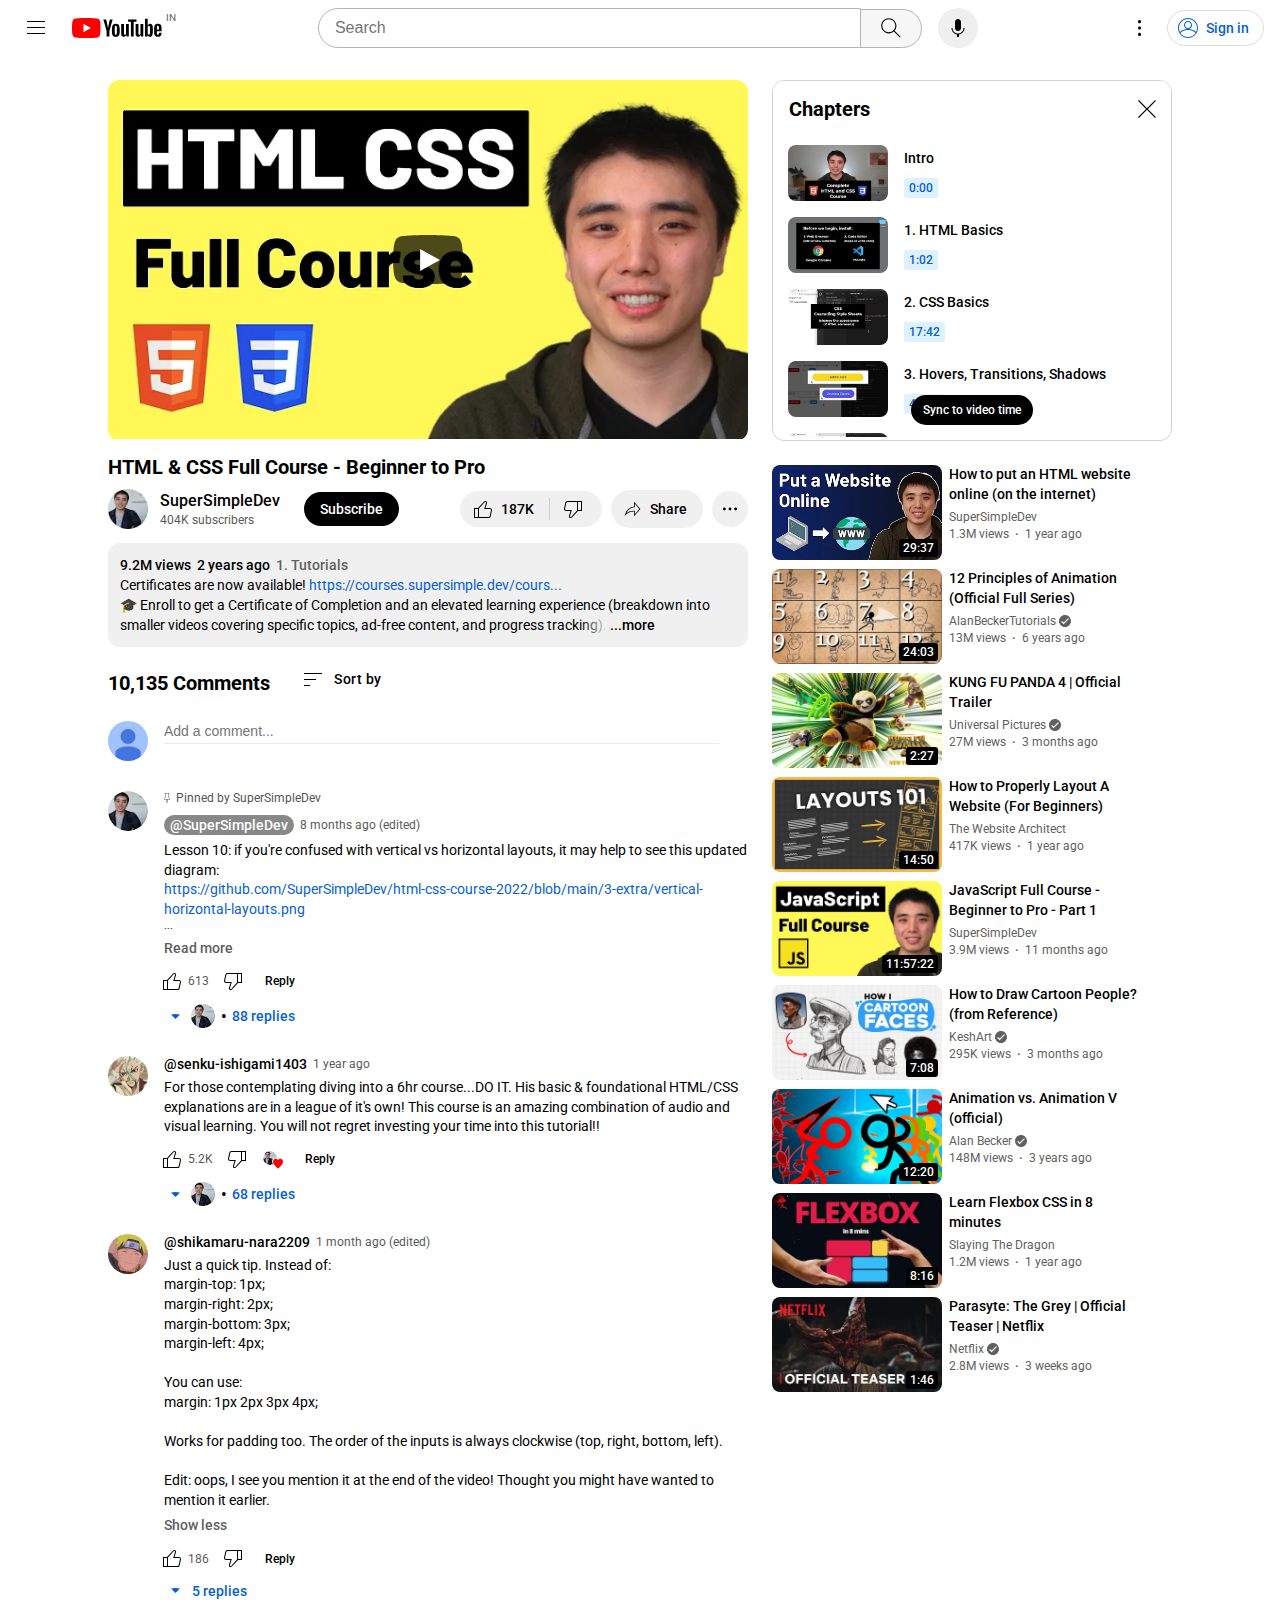
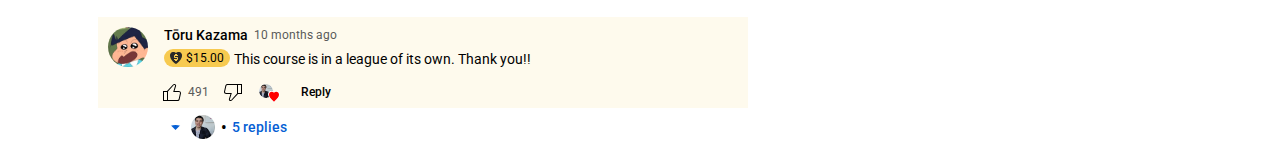
==== commit 15392e9e: "updates added" ====
--- a/video-page.html
+++ b/video-page.html
@@ -7,18 +7,54 @@
     <link rel="preconnect" href="https://fonts.gstatic.com" crossorigin>
     <link href="https://fonts.googleapis.com/css2?family=Roboto:wght@100;300;400;500;700&display=swap" rel="stylesheet">
     
-    <link rel="stylesheet" href="styles/general.css">
-    <link rel="stylesheet" href="styles/video.css">
+    <link rel="stylesheet" href="styles/header.css">
+    <link rel="stylesheet" href="styles/main-video.css">
     <link rel="stylesheet" href="styles/video-info.css">
     <link rel="stylesheet" href="styles/chapters.css">
     <link rel="stylesheet" href="styles/suggestions.css">
     <link rel="stylesheet" href="styles/comments.css">
+    <link rel="stylesheet" href="styles/general.css">
   </head>
   <body>
+    <header class="header">
+      <div class="left-session">
+        <img class="menu" src="header-icons/hamburger-menu.svg">
+        <div class="logo-container">
+          <img class="logo" src="header-icons/youtube-logo.svg">
+          <div class="country">IN</div>
+        </div>
+      </div>
+      <div class="middle-session">
+        <input class="search-bar" type="text" placeholder="Search">
+        <button class="search-button">
+          <img class="search-icon" src="header-icons/search.svg">
+          <div class="header-icon-tooltip">Search</div>
+        </button>
+        <button class="voice-search-button">
+          <img class="voice-icon" src="header-icons/voice-search-icon.svg">
+          <div class="header-icon-tooltip">Search with your voice</div>
+        </button>
+      </div>
+      <div class="right-session">
+        <div class="header-settings-button">
+          <img class="header-setting-icon" src="icons/more-opt-90.svg">
+          <div class="header-icon-tooltip">Settings</div>
+        </div>
+        <div class="sign-in-button">
+          <img class="sign-in-icon" src="icons/sign-in.svg">
+          <div class="sign-in-text">Sign in</div>
+        </div>
+      </div>
+    </header>
     <main class="flex-container">
       <div class="grid-layout">
         <div class="main-video">
           <img class="main-video-thumbnail" src="thumb-nails/thumbnail-1.webp">
+          <div class="play-yt-button">
+            <img class="black-yt" src="icons/black-yt.svg">
+            <img class="red-yt" src="icons/red-yt.svg">
+            <img class="play-yt" src="icons/play.svg">
+          </div>
           <div class="control">
             <div class="video-time-bar-flex">
               <div class="video-time-bar">
@@ -123,7 +159,7 @@
           <!-- header -->
           <div class="chapter-header">
             <div class="chapter-header-name">Chapters</div>
-            <img class="chapter-header-close"src="icons/close.png">
+            <img class="chapter-header-close"src="icons/close.svg">
           </div>
           <!-- scrollbar -->
           <div class="chapter-scroll-box">
@@ -135,8 +171,8 @@
                 <div class="chapter-start">0:00</div>
               </div>
               <div class="chapter-icons">
-                <img class="share" src="icons/share.png">
-                <img class="repeat" src="icons/repeat.png">
+                <img class="share" src="icons/share.svg">
+                <img class="repeat" src="icons/repeat.svg">
               </div>
             </div>
             <!-- chapter 1 -->
@@ -147,8 +183,8 @@
                 <div class="chapter-start">1:02</div>
               </div>
               <div class="chapter-icons">
-                <img class="share" src="icons/share.png">
-                <img class="repeat" src="icons/repeat.png">
+                <img class="share" src="icons/share.svg">
+                <img class="repeat" src="icons/repeat.svg">
               </div>
             </div>
             <!-- chapter 2 -->
@@ -159,8 +195,8 @@
                 <div class="chapter-start">17:42</div>
               </div>
               <div class="chapter-icons">
-                <img class="share" src="icons/share.png">
-                <img class="repeat" src="icons/repeat.png">
+                <img class="share" src="icons/share.svg">
+                <img class="repeat" src="icons/repeat.svg">
               </div>
             </div>
             <!-- chapter 3 -->
@@ -171,8 +207,8 @@
                 <div class="chapter-start">44:39</div>
               </div>
               <div class="chapter-icons">
-                <img class="share" src="icons/share.png">
-                <img class="repeat" src="icons/repeat.png">
+                <img class="share" src="icons/share.svg">
+                <img class="repeat" src="icons/repeat.svg">
               </div>
             </div>
             <!-- chapter 4 -->
@@ -183,8 +219,8 @@
                 <div class="chapter-start">1:03:10</div>
               </div>
               <div class="chapter-icons">
-                <img class="share" src="icons/share.png">
-                <img class="repeat" src="icons/repeat.png">
+                <img class="share" src="icons/share.svg">
+                <img class="repeat" src="icons/repeat.svg">
               </div>
             </div>
             <!-- chapter 5 -->
@@ -195,8 +231,8 @@
                 <div class="chapter-start">1:17:30</div>
               </div>
               <div class="chapter-icons">
-                <img class="share" src="icons/share.png">
-                <img class="repeat" src="icons/repeat.png">
+                <img class="share" src="icons/share.svg">
+                <img class="repeat" src="icons/repeat.svg">
               </div>
             </div>
             <!-- chapter 6 -->
@@ -207,8 +243,8 @@
                 <div class="chapter-start">1:52:18</div>
               </div>
               <div class="chapter-icons">
-                <img class="share" src="icons/share.png">
-                <img class="repeat" src="icons/repeat.png">
+                <img class="share" src="icons/share.svg">
+                <img class="repeat" src="icons/repeat.svg">
               </div>
             </div>
             <!-- chapter 7 -->
@@ -219,8 +255,8 @@
                 <div class="chapter-start">2:11:08</div>
               </div>
               <div class="chapter-icons">
-                <img class="share" src="icons/share.png">
-                <img class="repeat" src="icons/repeat.png">
+                <img class="share" src="icons/share.svg">
+                <img class="repeat" src="icons/repeat.svg">
               </div>
             </div>
             <!-- chapter 8 -->
@@ -231,8 +267,8 @@
                 <div class="chapter-start">2:25:42</div>
               </div>
               <div class="chapter-icons">
-                <img class="share" src="icons/share.png">
-                <img class="repeat" src="icons/repeat.png">
+                <img class="share" src="icons/share.svg">
+                <img class="repeat" src="icons/repeat.svg">
               </div>
             </div>
             <!-- chapter 9 -->
@@ -243,8 +279,8 @@
                 <div class="chapter-start">2:34:58</div>
               </div>
               <div class="chapter-icons">
-                <img class="share" src="icons/share.png">
-                <img class="repeat" src="icons/repeat.png">
+                <img class="share" src="icons/share.svg">
+                <img class="repeat" src="icons/repeat.svg">
               </div>
             </div>
             <!-- chapter 10 -->
@@ -255,8 +291,8 @@
                 <div class="chapter-start">2:46:55</div>
               </div>
               <div class="chapter-icons">
-                <img class="share" src="icons/share.png">
-                <img class="repeat" src="icons/repeat.png">
+                <img class="share" src="icons/share.svg">
+                <img class="repeat" src="icons/repeat.svg">
               </div>
             </div>
             <!-- chapter 11 -->
@@ -267,8 +303,8 @@
                 <div class="chapter-start">3:16:58</div>
               </div>
               <div class="chapter-icons">
-                <img class="share" src="icons/share.png">
-                <img class="repeat" src="icons/repeat.png">
+                <img class="share" src="icons/share.svg">
+                <img class="repeat" src="icons/repeat.svg">
               </div>
             </div>
             <!-- chapter 12 -->
@@ -279,8 +315,8 @@
                 <div class="chapter-start">3:43:58</div>
               </div>
               <div class="chapter-icons">
-                <img class="share" src="icons/share.png">
-                <img class="repeat" src="icons/repeat.png">
+                <img class="share" src="icons/share.svg">
+                <img class="repeat" src="icons/repeat.svg">
               </div>
             </div>
             <!-- chapter 13 -->
@@ -291,8 +327,8 @@
                 <div class="chapter-start">4:15:21</div>
               </div>
               <div class="chapter-icons">
-                <img class="share" src="icons/share.png">
-                <img class="repeat" src="icons/repeat.png">
+                <img class="share" src="icons/share.svg">
+                <img class="repeat" src="icons/repeat.svg">
               </div>
             </div>
             <!-- chapter 14 -->
@@ -303,8 +339,8 @@
                 <div class="chapter-start">4:44:36</div>
               </div>
               <div class="chapter-icons">
-                <img class="share" src="icons/share.png">
-                <img class="repeat" src="icons/repeat.png">
+                <img class="share" src="icons/share.svg">
+                <img class="repeat" src="icons/repeat.svg">
               </div>
             </div>
             <!-- chapter 15 -->
@@ -315,8 +351,8 @@
                 <div class="chapter-start">5:07:14</div>
               </div>
               <div class="chapter-icons">
-                <img class="share" src="icons/share.png">
-                <img class="repeat" src="icons/repeat.png">
+                <img class="share" src="icons/share.svg">
+                <img class="repeat" src="icons/repeat.svg">
               </div>
             </div>
             <!-- chapter 16 -->
@@ -327,8 +363,8 @@
                 <div class="chapter-start">5:33:49</div>
               </div>
               <div class="chapter-icons">
-                <img class="share" src="icons/share.png">
-                <img class="repeat" src="icons/repeat.png">
+                <img class="share" src="icons/share.svg">
+                <img class="repeat" src="icons/repeat.svg">
               </div>
             </div>
             <!-- chapter 17 -->
@@ -339,8 +375,8 @@
                 <div class="chapter-start">6:07:46</div>
               </div>
               <div class="chapter-icons">
-                <img class="share" src="icons/share.png">
-                <img class="repeat" src="icons/repeat.png">
+                <img class="share" src="icons/share.svg">
+                <img class="repeat" src="icons/repeat.svg">
               </div>
             </div>
             <!-- outro -->
@@ -351,8 +387,8 @@
                 <div class="chapter-start">6:30:21</div>
               </div>
               <div class="chapter-icons">
-                <img class="share" src="icons/share.png">
-                <img class="repeat" src="icons/repeat.png">
+                <img class="share" src="icons/share.svg">
+                <img class="repeat" src="icons/repeat.svg">
               </div>
             </div>
           </div>
@@ -427,6 +463,7 @@
               <img class="watch-later" src="icons/watch-later.svg">
               <img class="add-to-queue" src="icons/add-to-queue.svg">
               <div class="suggestion-time-stamp">29:37</div>
+              <img class="suggestion-play" src="icons/play-black.svg">
             </div>
             <div class="suggestion-info">
               <div class="video-title-container">
@@ -450,6 +487,7 @@
               <img class="watch-later" src="icons/watch-later.svg">
               <img class="add-to-queue" src="icons/add-to-queue.svg">
               <div class="suggestion-time-stamp">24:03</div>
+              <img class="suggestion-play" src="icons/play-black.svg">
             </div>
             <div class="suggestion-info">
               <div class="video-title-container">
@@ -479,6 +517,7 @@
               <img class="watch-later" src="icons/watch-later.svg">
               <img class="add-to-queue" src="icons/add-to-queue.svg">
               <div class="suggestion-time-stamp">2:27</div>
+              <img class="suggestion-play" src="icons/play-black.svg">
             </div>
             <div class="suggestion-info">
               <div class="video-title-container">
@@ -508,6 +547,7 @@
               <img class="watch-later" src="icons/watch-later.svg">
               <img class="add-to-queue" src="icons/add-to-queue.svg">
               <div class="suggestion-time-stamp">14:50</div>
+              <img class="suggestion-play" src="icons/play-black.svg">
             </div>
             <div class="suggestion-info">
               <div class="video-title-container">
@@ -531,6 +571,7 @@
               <img class="watch-later" src="icons/watch-later.svg">
               <img class="add-to-queue" src="icons/add-to-queue.svg">
               <div class="suggestion-time-stamp">11:57:22</div>
+              <img class="suggestion-play" src="icons/play-black.svg">
             </div>
             <div class="suggestion-info">
               <div class="video-title-container">
@@ -554,6 +595,7 @@
               <img class="watch-later" src="icons/watch-later.svg">
               <img class="add-to-queue" src="icons/add-to-queue.svg">
               <div class="suggestion-time-stamp">7:08</div>
+              <img class="suggestion-play" src="icons/play-black.svg">
             </div>
             <div class="suggestion-info">
               <div class="video-title-container">
@@ -583,6 +625,7 @@
               <img class="watch-later" src="icons/watch-later.svg">
               <img class="add-to-queue" src="icons/add-to-queue.svg">
               <div class="suggestion-time-stamp">12:20</div>
+              <img class="suggestion-play" src="icons/play-black.svg">
             </div>
             <div class="suggestion-info">
               <div class="video-title-container">
@@ -612,6 +655,7 @@
               <img class="watch-later" src="icons/watch-later.svg">
               <img class="add-to-queue" src="icons/add-to-queue.svg">
               <div class="suggestion-time-stamp">8:16</div>
+              <img class="suggestion-play" src="icons/play-black.svg">
             </div>
             <div class="suggestion-info">
               <div class="video-title-container">
@@ -635,6 +679,7 @@
               <img class="watch-later" src="icons/watch-later.svg">
               <img class="add-to-queue" src="icons/add-to-queue.svg">
               <div class="suggestion-time-stamp">1:46</div>
+              <img class="suggestion-play" src="icons/play-black.svg">
             </div>
             <div class="suggestion-info">
               <div class="video-title-container">
@@ -657,7 +702,6 @@
               <img class="suggestion-menu-icon" src="icons/more-opt-90.svg">
             </div>
           </div>
-
 
         </div>
         <div class="comments-section">
@@ -678,8 +722,51 @@
               <hr class="hr-line">
             </div>
           </div>
+          <!-- author comment -->
           <div class="comment-container">
-            <img class="comment-profile" src="channel-profiles/dp-2.jpeg">
+            <img class="comment-profile" src="channel-profiles/ssd-profile.jpg">
+            <div class="comment-info">
+              <div class="pinned-by-container">
+                <img class="pinned-icon" src="icons/pinned.svg">
+                <p class="pinned-by">Pinned by SuperSimpleDev</p>
+              </div>
+              <div class="commented-by-and-time">
+                <div id="commented-by-author" class="commented-channel-name">
+                  @SuperSimpleDev
+                  <div class="commented-by-author-tooltip">SuperSimpleDev</div>
+                </div>
+                <div class="commented-time">8 months ago (edited)</div>
+              </div>
+              <p class="comment-content">
+                Lesson 10: if you're confused with vertical vs horizontal layouts, it may help to see this updated diagram:<br>
+                <span class="link">https://github.com/SuperSimpleDev/html-css-course-2022/blob/main/3-extra/vertical-horizontal-layouts.png</span><br>
+                <span class="trible-dots">...</span>
+                <span class="read-more">Read more</span>
+              </p>
+              <div class="like-dislike-reply">
+                <div class="comment-like-container">
+                  <div class="comment-like-button">
+                    <img class="comment-like-icon" src="icons/like.svg">
+                    <div class="comment-like-tooltip">Like</div>
+                  </div>
+                  <div class="comment-like-count">613</div>
+                </div>
+                <div class="comment-dislike-button">
+                  <img class="comment-dislike-icon" src="icons/dislike.svg">
+                  <div class="comment-dislike-tooltip">Dislike</div>
+                </div>
+                <div class="reply-option">Reply</div>
+              </div>
+            </div>
+          </div>
+          <div class="replies-container">
+            <img class="show-reply-icon" src="icons/show-reply.svg">
+            <img class="replied-author-channel" src="channel-profiles/ssd-profile.jpg">
+            <p class="replies-count"><span class="reply-middot">&bull;</span>88 replies</p>
+          </div>
+          <!-- comment with author like and author reply -->
+          <div class="comment-container">
+            <img class="comment-profile" src="channel-profiles/dp-1.jpeg">
             <div class="comment-info">
               <div class="commented-by-and-time">
                 <div class="commented-channel-name">@senku-ishigami1403</div>
@@ -700,24 +787,112 @@
                   <img class="comment-dislike-icon" src="icons/dislike.svg">
                   <div class="comment-dislike-tooltip">Dislike</div>
                 </div>
-                <div class="liked-by-sir-container">
+                <div class="liked-by-author-container">
                   <div class="liked-by-channel-with-heart">
-                    <img class="liked-by-sir-icon" src="channel-profiles/ssd-profile.jpg">
+                    <img class="liked-by-author-icon" src="channel-profiles/ssd-profile.jpg">
                     <div class="white-heart">
                       <div class="red-heart"></div>
                     </div>
                   </div>
-                  <div class="liked-by-sir-tooltip">&#10084; by SuperSimpleDev</div>
+                  <div class="liked-by-author-tooltip">&#10084; by SuperSimpleDev</div>
                 </div>
                 <div class="reply-option">Reply</div>
               </div>
-              <div class="replies-container">
-                <img class="show-reply-icon" src="icons/show-reply.svg">
-                <img class="replied-sir-channel" src="channel-profiles/ssd-profile.jpg">
-                <p class="replies-count"><span class="reply-middot">&bull;</span> 68 replies</p>
-              </div>
-            </div>
-          </div>
+            </div>
+          </div>
+          <div class="replies-container">
+            <img class="show-reply-icon" src="icons/show-reply.svg">
+            <img class="replied-author-channel" src="channel-profiles/ssd-profile.jpg">
+            <p class="replies-count"><span class="reply-middot">&bull;</span>68 replies</p>
+          </div>
+          <!-- comment with no author like and no author reply -->
+          <div class="comment-container">
+            <img class="comment-profile" src="channel-profiles/dp-2.jpeg">
+            <div class="comment-info">
+              <div class="commented-by-and-time">
+                <div class="commented-channel-name">@shikamaru-nara2209</div>
+                <div class="commented-time">1 month ago (edited)</div>
+              </div>
+              <p class="comment-content">
+                Just a quick tip. Instead of:<br>
+                margin-top: 1px;<br>
+                margin-right: 2px;<br>
+                margin-bottom: 3px;<br>
+                margin-left: 4px;<br>
+                <br>
+                You can use:<br>
+                margin: 1px 2px 3px 4px;<br>
+                <br>
+                Works for padding too. The order of the inputs is always clockwise (top, right, bottom, left).<br>
+                <br>
+                Edit: oops, I see you mention it at the end of the video! Thought you might have wanted to mention it earlier.
+                <span class="show-less">Show less</span>
+              </p>
+              <div class="like-dislike-reply">
+                <div class="comment-like-container">
+                  <div class="comment-like-button">
+                    <img class="comment-like-icon" src="icons/like.svg">
+                    <div class="comment-like-tooltip">Like</div>
+                  </div>
+                  <div class="comment-like-count">186</div>
+                </div>
+                <div class="comment-dislike-button">
+                  <img class="comment-dislike-icon" src="icons/dislike.svg">
+                  <div class="comment-dislike-tooltip">Dislike</div>
+                </div>
+                <div class="reply-option">Reply</div>
+              </div>
+            </div>
+          </div>
+          <div id="no-author-reply" class="replies-container">
+            <img class="show-reply-icon" src="icons/show-reply.svg">
+            <p class="replies-count">5 replies</p>
+          </div>
+          <!-- comment with amount -->
+          <div id="comment-with-amount" class="comment-container">
+            <img class="comment-profile" src="channel-profiles/dp-3.jpeg">
+            <div class="comment-info">
+              <div class="commented-by-and-time">
+                <div class="commented-channel-name">Tōru Kazama</div>
+                <div class="commented-time">10 months ago</div>
+              </div>
+              <div class="amount-container">
+                <img class="amount-icon" src="icons/amount.svg">$15.00
+              </div>
+              <p class="comment-content">
+                This course is in a league of its own.  Thank you!!
+              </p>
+              <div class="like-dislike-reply">
+                <div class="comment-like-container">
+                  <div class="comment-like-button">
+                    <img class="comment-like-icon" src="icons/like.svg">
+                    <div class="comment-like-tooltip">Like</div>
+                  </div>
+                  <div class="comment-like-count">491</div>
+                </div>
+                <div class="comment-dislike-button">
+                  <img class="comment-dislike-icon" src="icons/dislike.svg">
+                  <div class="comment-dislike-tooltip">Dislike</div>
+                </div>
+                <div class="liked-by-author-container">
+                  <div class="liked-by-channel-with-heart">
+                    <img class="liked-by-author-icon" src="channel-profiles/ssd-profile.jpg">
+                    <div class="white-heart">
+                      <div class="red-heart"></div>
+                    </div>
+                  </div>
+                  <div class="liked-by-author-tooltip">&#10084; by SuperSimpleDev</div>
+                </div>
+                <div class="reply-option">Reply</div>
+              </div>
+            </div>
+          </div>
+          <div class="replies-container">
+            <img class="show-reply-icon" src="icons/show-reply.svg">
+            <img class="replied-author-channel" src="channel-profiles/ssd-profile.jpg">
+            <p class="replies-count"><span class="reply-middot">&bull;</span>5 replies</p>
+          </div>
+
         </div>
       </div>
     </main>
--- a/styles/header.css
+++ b/styles/header.css
@@ -0,0 +1,175 @@
+.header {
+  display: flex;
+  flex-direction: row;
+  height: 56px;
+  justify-content: space-between;
+  align-items: center;
+
+  position: fixed;
+  background-color: white;
+  top: 0px;
+  left: 0px;
+  right: 0px;
+  z-index: 100;
+}
+
+.left-session {
+  display: flex;
+  align-items: center;
+  margin-left: 24px;
+  margin-right: 90px;
+}
+
+.menu {
+  height: 24px;
+  margin-right: 24px;
+}
+
+.logo-container {
+  display: flex;
+  align-items: start;
+  position: relative;
+}
+
+.logo {
+  height: 20px;
+}
+
+.country {
+  font-size: 10px;
+  color: rgb(96, 96, 96);
+  position: absolute;
+  top: -6px;
+  right: -14px;
+}
+
+.middle-session {
+  flex: 1;
+  max-width: 660px;
+  display: flex;
+  align-items: center;
+}
+
+.search-bar {
+  flex: 1;
+  width: 0px; /*for complete shrink*/
+  font-size: 16px;
+  height: 36px;
+  padding-left: 16px;
+  border-width: 1px;
+  border-style: solid;
+  border-color: rgb(180, 180, 180);
+  border-top-left-radius: 20px;
+  border-bottom-left-radius: 20px;
+}
+
+.search-button {
+  width: 62px;
+  height: 39px;
+  background-color: rgb(247, 247, 247);
+  border-width: 1px;
+  border-style: solid;
+  border-color: rgb(180, 180, 180);
+  margin-left: -1px;
+  margin-right: 16px;
+  border-top-right-radius: 20px;
+  border-bottom-right-radius: 20px;
+  transition: all 0.15s;
+}
+
+.search-button:hover {
+  background-color: rgb(240, 240, 240);
+}
+
+.search-icon {
+  width: 26px;
+  height: 26px;
+}
+
+.voice-search-button {
+  width: 40px;
+  height: 40px;
+  border: none;
+  border-radius: 50%;
+  background-color: rgb(239, 239, 239);
+}
+
+.voice-search-button:hover {
+  background-color: rgb(217, 217, 217);
+}
+
+.voice-icon {
+  width: 24px;
+  height: 24px;
+}
+
+.right-session {
+  display: flex;
+  align-items: center;
+  margin-left: 80px;
+  margin-right: 16px;
+}
+
+.header-setting-icon {
+  height: 16px;
+  padding: 8px 14px;
+}
+
+.sign-in-button {
+  display: flex;
+  align-items: center;
+  border: 1px solid rgb(220, 220, 220);
+  padding: 7px 14px 7px 10px;
+  border-radius: 20px;
+  margin-left: 12px;
+  transition: all 0.15s;
+}
+
+.sign-in-button:hover {
+  background-color: rgb(222, 241, 255);
+  border-color: rgb(222, 241, 255);
+}
+
+.sign-in-icon {
+  height: 20px;
+}
+
+.sign-in-text {
+  font-size: 14px;
+  font-weight: 500;
+  color: rgb(6, 95, 212);
+  margin-left: 8px;
+}
+
+.search-button,
+.voice-search-button,
+.header-settings-button {
+  position: relative;
+  display: flex;
+  flex-direction: column;
+  justify-content: center;
+  align-items: center;
+  white-space: nowrap;
+}
+
+.header-icon-tooltip {
+  background-color: rgb(96, 96, 96, 0.9);
+  color: white;
+  padding-top: 12px;
+  padding-bottom: 12px;
+  padding-left: 10px;
+  padding-right: 10px;
+  font-size: 12px;
+  border-radius: 2px;
+  position: absolute;
+  bottom: -55px;
+  opacity: 0;
+  pointer-events: none;
+  transition: opacity 0.15s;
+}
+
+.search-button:hover .header-icon-tooltip,
+.voice-search-button:hover .header-icon-tooltip,
+.header-settings-button:hover .header-icon-tooltip {
+  opacity: 1;
+}
--- a/styles/main-video.css
+++ b/styles/main-video.css
@@ -0,0 +1,422 @@
+.main-video {
+  max-width: 640px; 
+  position: relative;
+  border-radius: 12px;
+  overflow: hidden;
+  cursor: pointer;
+}
+
+.main-video-thumbnail {
+  width: 100%;
+  display: block;
+}
+
+.play-yt-button {
+  position: absolute;
+  top: 155px;
+  left: 285px;
+}
+
+.black-yt,
+.red-yt {
+  width: 70px;
+  display: block;
+}
+
+.black-yt {
+  position: relative;
+  opacity: 0.7;
+}
+
+.red-yt {
+  position: absolute;
+  top: 0px;
+  left: 0px;
+  opacity: 0;
+  transition: all 0.15s;
+}
+
+.play-yt {
+  height: 22px;
+  width: 30px;
+  position: absolute;
+  top: 14px;
+  left: 22px;
+}
+
+.control {
+  background-image: linear-gradient(to top, rgb(0, 0, 0, 0.7), rgba(0, 0, 0, 0.2), rgba(0, 0, 0, 0.05),rgba(0, 0, 0, 0));
+  position: absolute;
+  bottom: 0px;
+  left: 0px;
+  right: 0px;
+  height: 60px;
+  padding-top: 40px;
+  display: flex;
+  flex-direction: column;
+  justify-content: end;
+  align-items: center;
+  opacity: 0;
+  transition: all 0.15s ease-in;
+}
+
+.main-video:hover .control,
+.main-video:hover .red-yt{
+  opacity: 1;
+}
+
+.video-time-bar-flex {
+  display: flex;
+  align-items: center;
+  height: 18px;
+  width: 95%;
+}
+
+.video-time-bar {
+  display: flex;
+  justify-content: space-between;
+  align-items: center;
+  width: 100%;
+}
+
+.video-time-bar * {
+  margin: 0px 0.5px;
+}
+
+.video-time-bar .completed {
+  height: 2.75px;
+  background-color: rgb(255, 0, 0);
+  transition: all 0.15s;
+}
+
+.video-time-bar .current-position {
+  display: flex;
+  align-items: center;
+  width: 18%;
+  position: relative;
+}
+
+.current-position .completed {
+  width: 60%;
+}
+
+.current-position .incompleted {
+  width: 40%
+}
+
+.video-time-bar .incompleted {
+  height: 2.75px;
+  background-color: rgba(170, 170, 170, 0.5);
+  transition: all 0.15s;
+}
+
+.time-bar-circle {
+  width: 14px;
+  transform: scale(0);
+  position: absolute;
+  left: calc(60% - 7px);
+  transition: all 0.15s;
+}
+
+.video-time-bar:hover .completed,
+.video-time-bar:hover .incompleted{
+  height: 4.5px;
+}
+
+.video-time-bar:hover .time-bar-circle {
+  transform: scale(1);
+}
+
+.current-position:hover .completed,
+.current-position:hover .incompleted {
+  height: 8.75px;
+}
+
+.current-position:hover .time-bar-circle{
+  transform: scale(1.54);
+}
+
+.video-time-bar > .completed:hover,
+.video-time-bar > .incompleted:hover {
+  height: 8.75px;
+}
+
+.control-icons {
+  width: 92%;
+  display: flex;
+  flex-direction: row;
+  align-items: center;
+  justify-content: space-between;
+  margin: 6px 0px 14px 0px;
+}
+
+.left-region {
+  width: 60%;
+  display: flex;
+  align-items: center;
+  gap: 30px;
+}
+
+.play-icon,
+.next-icon,
+.speaker-icon,
+.volume-icon,
+.current-chapter-icon,
+.auto-play-icon,
+.caption-icon,
+.setting-icon,
+.theater-icon,
+.miniplayer-icon,
+.full-screen-icon{
+  display: flex;
+  flex-direction: column;
+  align-items: center;
+  position: relative;
+  opacity: 0.9;
+  cursor: pointer;
+}
+
+.left-region .icon {
+  width: 16px;
+}
+
+.play-icon .icon {
+  width: 14px;
+}
+
+.tooltip {
+  position: absolute;
+  top: -50px;
+  font-size: 13px;
+  background-color: rgb(40, 40, 40);
+  font-weight: 500;
+  color: white;
+  padding: 4px 8px;
+  border-radius: 3px;
+  opacity: 0;
+  transition: all 0.15s;
+  pointer-events: none;
+  white-space: nowrap;
+}
+
+.play-icon .tooltip {
+  right: -30px;
+}
+
+.image-tooltip {
+  display: flex;
+  flex-direction: column;
+  align-items: stretch;
+  position: absolute;
+  top: -220px;
+  right: -175px;
+  opacity: 0;
+  transition: all 0.2s ease-in;
+  pointer-events: none;
+}
+
+.image-tooltip .tooltip{
+  position: relative;
+  top: 6px;
+  text-align: center;
+}
+
+.tooltip-img {
+  width: 240px;
+  display: block;
+  border-radius: 6px;
+  border: 3px solid rgb(60, 60, 60);
+}
+
+.next-icon .time-stamp {
+  position: absolute;
+  bottom: 42px;
+  right: 3px;
+  font-size: 12px;
+  font-weight: 500;
+  background-color: black;
+  color: white;
+  padding: 2px 4px;
+  border-radius: 3px;
+}
+
+.image-tooltip .next-video-title {
+  font-size: 12px;
+  background-color: rgb(40, 40, 40);
+  font-weight: 500;
+  color: white;
+  padding: 4px 8px;
+  border-radius: 3px;
+  position: relative;
+  bottom: 6px;
+}
+
+.speaker-icon .icon {
+  width: 18px;
+}
+
+.speaker-volume-time {
+  display: flex;
+  align-items: center;
+}
+
+.volume-icon {
+  pointer-events: none;
+}
+
+.full-screen-icon .tooltip {
+  left: -60px;
+}
+
+.volume-bar {
+  display: flex;
+  align-items: center;
+  width: 50px;
+  margin: 0px 10px 0px 20px;
+  clip-path: polygon(0 0, 0 0, 0 100%, 0% 100%);
+  transition: all 0.2s ease-in;
+}
+
+.volume-bar .completed{
+  width: 35%;
+  height: 2.75px;
+  background-color: white;
+}
+
+.volume-bar-circle {
+  width: 12px;
+}
+
+.volume-bar .incompleted {
+  width: 65%;
+  height: 4px;
+  background-color: rgba(200, 200, 200, 0.4);
+}
+
+.video-time {
+  display: flex;
+  align-items: center;
+  font-size: 14px;
+  color: white;
+  font-weight: 300;
+  white-space: nowrap;
+  cursor: text;
+  margin-left: -60px;
+  transition: all 0.2s ease-in;
+}
+
+.video-time .mid-dot {
+  font-weight: bold;
+  margin: 0px 5px;
+}
+
+.current-chapter {
+  font-weight: 400;
+  cursor: pointer;
+  display: flex;
+  align-items: center;
+  opacity: 0.9;
+}
+
+.current-chapter-name-and-arrow {
+  display: flex;
+  align-items: center;
+  clip-path: polygon(0 0, 72px 0, 72px 100%, 0 100%);
+  transition: all 0.2s ease-in;
+}
+
+.right-arrow {
+  width: 6px;
+  margin-left: 6px;
+  cursor: pointer;
+  opacity: 0.9;
+}
+
+.speaker-icon:hover ~ .volume-icon,
+.volume-icon:hover{
+  pointer-events: all;
+}
+
+.speaker-icon:hover ~ .volume-icon .volume-bar,
+.volume-icon:hover .volume-bar{
+  clip-path: polygon(0 0, 100% 0, 100% 100%, 0 100%);
+}
+
+.speaker-icon:hover ~ .video-time,
+.volume-icon:hover ~ .video-time {
+  margin-left: 0px;
+}
+
+.speaker-icon:hover ~ .video-time .current-chapter-name-and-arrow,
+.volume-icon:hover ~ .video-time .current-chapter-name-and-arrow {
+  clip-path: polygon(0 0, 12.5px 0, 12.5px 100%, 0 100%);
+}
+
+.right-region {
+  width: 50%;
+  display: flex;
+  flex-direction: row;
+  align-items: center;
+  gap: 27px;
+  margin-left: -35px;
+}
+
+.toggle-button {
+  background-color: rgb(140, 140, 140, 0.6);
+  height: 12px;
+  width: 24px;
+  border-radius: 6px;
+  position: relative;
+}
+
+.toggle-button .icon {
+  width: 26px;
+  position: absolute;
+  right: -13px;
+  bottom: -7px;
+}
+
+.auto-play-icon .tooltip {
+  top: -52px;
+}
+
+.setting-icon .icon,
+.full-screen-icon .icon {
+  width: 20px;
+}
+
+.caption-icon .icon {
+  width: 22px;
+}
+
+.theater-icon .icon,
+.miniplayer-icon .icon {
+  width: 24px;
+}
+
+.play-icon:hover,
+.play-icon:hover .tooltip,
+.next-icon:hover,
+.next-icon:hover .image-tooltip,
+.next-icon:hover .tooltip,
+.speaker-icon:hover,
+.speaker-icon:hover .tooltip,
+.volume-icon:hover,
+.volume-icon:hover .tooltip,
+.current-chapter:hover,
+.current-chapter:hover .right-arrow,
+.current-chapter:hover .tooltip,
+.auto-play-icon:hover,
+.auto-play-icon:hover .tooltip,
+.caption-icon:hover,
+.caption-icon:hover .tooltip,
+.setting-icon:hover,
+.setting-icon:hover .tooltip,
+.theater-icon:hover,
+.theater-icon:hover .tooltip,
+.miniplayer-icon:hover,
+.miniplayer-icon:hover .tooltip,
+.full-screen-icon:hover,
+.full-screen-icon:hover .tooltip {
+  opacity: 1.5;
+}--- a/styles/video-info.css
+++ b/styles/video-info.css
@@ -16,7 +16,7 @@
   margin-top: 10px;
 }
 
-.video-title {
+.video-info .video-title {
   font-size: 20px;
   font-weight: bold;
 }
@@ -34,14 +34,14 @@
   margin: 0px 24px 0px 12px;
 }
 
-.name-container .name-container {
-  display: flex;
-  flex-direction: column;
-  align-items: center;
-  position: relative;
-}
-
-.channel-info .name {
+.name-container {
+  display: flex;
+  flex-direction: column;
+  align-items: center;
+  position: relative;
+}
+
+.name-container .name {
   font-size: 16px;
   font-weight: 500;
   cursor: pointer;
@@ -51,7 +51,7 @@
 .name-container .name-tooltip {
   position: absolute;
   top: -40px;
-  background-color: rgba(90, 90, 90, 0.9);
+  background-color: rgba(90, 90, 90, 0.8);
   color: white;
   font-size: 12px;
   font-weight: 400;
@@ -63,7 +63,7 @@
   pointer-events: none;
 }
 
-.name-container .name:hover .name-tooltip {
+.name-container .name:hover ~ .name-tooltip {
   opacity: 1;
 }
 
@@ -100,12 +100,10 @@
 .like-dislike {
   background-color: rgb(240, 240, 240);
   border-radius: 20px;
-  padding: 7px 0px;
 }
 
 .like-button {
-  height: 100%;
-  padding-left: 14px;
+  padding: 7px 0px 7px 14px;
   border-top-left-radius: 20px;
   border-bottom-left-radius: 20px;
 }
@@ -128,9 +126,7 @@
 }
 
 .dislike-button{
-  height: 100%;
-  padding-left: 14px;
-  padding-right: 20px;
+  padding: 8px 20px 8px 14px;
   border-top-right-radius: 20px;
   border-bottom-right-radius: 20px;
 }
@@ -196,7 +192,7 @@
 
 .right-region-tooltip {
   position: absolute;
-  bottom: -24px;
+  bottom: -30px;
   background-color: rgba(0, 0, 0, 0.8);
   color: white;
   font-size: 11px;
@@ -247,7 +243,7 @@
   align-self: center;
   position: absolute;
   bottom: -55px;
-  background-color: rgba(90, 90, 90, 0.9);
+  background-color: rgba(90, 90, 90, 0.8);
   color: white;
   font-size: 12px;
   font-weight: 300;
@@ -268,7 +264,7 @@
   opacity: 1;
 }
 
-.link {
+.discription .link {
   color: rgb(6, 95, 212);
   white-space: pre-wrap;
 }
--- a/styles/chapters.css
+++ b/styles/chapters.css
@@ -99,10 +99,17 @@
   position: absolute;
 }
 
-.chapter-icons img {
-  width: 26px;
-  padding: 6px;
-  border-radius: 50%;
+.chapter-icons {
+  .share {
+    width: 24px;
+    padding: 8px;
+    border-radius: 50%;
+  }
+  .repeat {
+    width: 24px;
+    padding: 8px;
+    border-radius: 50%;
+  }
 }
 
 .share:hover,
--- a/styles/suggestions.css
+++ b/styles/suggestions.css
@@ -9,7 +9,6 @@
   height: 96px;
   display: flex;
   align-items: center;
-  cursor: pointer;
   margin-bottom: 8px;
 }
 
@@ -19,8 +18,9 @@
 }
 
 .suggestion-thumb-nail {
-  width: 168px;
+  width: 170px;
   border-radius: 8px;
+  cursor: pointer;
 }
 
 .watch-later {
@@ -47,6 +47,11 @@
   transition: opacity 0.15s;
 }
 
+.suggestion:hover .watch-later,
+.suggestion:hover .add-to-queue {
+  opacity: 1;
+}
+
 .suggestion-time-stamp {
   position: absolute;
   bottom: 4px;
@@ -59,18 +64,27 @@
   border-radius: 3px;
 }
 
-.suggestion:hover .watch-later,
-.suggestion:hover .add-to-queue {
-  opacity: 1;
+.suggestion-play {
+  width: 24px;
+  position: absolute;
+  top: 32px;
+  left: 76px;
+  opacity: 0;
+  transition: all 0.15s;
+}
+
+.suggestion:hover .suggestion-play {
+  opacity: 0.7;
 }
 
 .suggestion-info {
   flex: 1;
   width: 0px;
   height: 100%;
-  margin-left: 8px;
-  display: flex;
-  flex-direction: column;
+  margin-left: 7px;
+  display: flex;
+  flex-direction: column;
+  cursor: pointer;
 }
 
 .video-title-container {
@@ -83,6 +97,7 @@
   font-size: 14px;
   line-height: 1.4;
   margin-bottom: 6px;
+  font-weight: 500;
 
   display: -webkit-box;
   -webkit-line-clamp: 2;
@@ -151,7 +166,7 @@
 .video-author-container .video-author-tooltip,
 .verified-container .verified-tooltip {
   position: absolute;
-  background-color: rgba(90, 90, 90, 0.9);
+  background-color: rgba(90, 90, 90, 0.8);
   color: white;
   font-size: 12px;
   font-weight: 400;
--- a/styles/comments.css
+++ b/styles/comments.css
@@ -1,7 +1,7 @@
 .comments-section {
   display: flex;
   flex-direction: column;
-  margin-top: 25px;
+  margin-top: 24px;
 }
 
 .count-and-sort-by-container {
@@ -43,7 +43,7 @@
 .sort-by-tooltip {
   position: absolute;
   bottom: -54px;
-  background-color: rgba(90, 90, 90, 0.9);
+  background-color: rgba(90, 90, 90, 0.8);
   color: white;
   font-size: 12px;
   font-weight: 400;
@@ -61,13 +61,30 @@
 .add-a-comment-container {
   display: flex;
   align-items: start;
+  margin-bottom: 10px;
+}
+
+.pinned-by-container {
+  display: flex;
+  align-items: center;
+  margin-bottom: 10px;
+}
+
+.pinned-icon {
+  width: 6px;
+  margin-right: 6px;
+}
+
+.pinned-by {
+  font-size: 12px;
+  color: rgb(85, 85, 85);
 }
 
 .comment-profile {
   width: 40px;
   height: 40px;
+  object-fit: cover;
   border-radius: 50%;
-  object-fit: cover;
 }
 
 .comment-container .comment-profile {
@@ -95,8 +112,13 @@
 }
 
 .comment-container {
-  margin-top: 26px;
-  display: flex;
+  display: flex;
+  padding: 10px 0px 0px 10px;
+  margin: 10px 0px 0px -10px;
+}
+
+#comment-with-amount{
+  background-color: rgb(254, 250, 237);
 }
 
 .comment-info {
@@ -110,6 +132,17 @@
   margin-bottom: 6px;
 }
 
+#commented-by-author {
+  background-color: rgb(136, 136, 136);
+  color: white;
+  padding: 2px 6px;
+  border-radius: 16px;
+  display: flex;
+  flex-direction: column;
+  align-items: center;
+  position: relative;
+}
+
 .commented-channel-name {
   font-weight: 500;
   cursor: pointer;
@@ -119,6 +152,7 @@
   font-size: 12px;
   color: rgba(90, 90, 90);
   margin-left: 6px;
+  cursor: pointer;
 }
 
 .commented-time:hover {
@@ -128,6 +162,49 @@
 .comment-content {
   font-size: 14px;
   line-height: 1.4;
+}
+
+.amount-container {
+  display: inline-flex;
+  align-items: center;
+  font-size: 12px;
+  background-color: rgb(247, 202, 80);
+  padding: 2px 6px;
+  border-radius: 20px;
+}
+
+.amount-icon {
+  width: 12px;
+  margin-right: 4px;
+}
+
+.amount-container ~ .comment-content {
+  display: inline-block;
+}
+
+.comment-content .link{
+  color: rgb(6, 95, 212);
+  cursor: pointer;
+}
+
+.trible-dots {
+  font-size: 10px;
+  display: block;
+}
+
+.read-more,
+.show-less {
+  display: block;
+  font-size: 14px;
+  font-weight: 500;
+  color: rgb(96, 96, 96);
+  margin-top: 6px;
+  cursor: pointer;
+}
+
+.read-more:hover,
+.show-less:hover {
+  text-decoration: underline;
 }
 
 .like-dislike-reply {
@@ -154,7 +231,7 @@
 
 .comment-dislike-button {
   margin-left: 8px;
-  margin-right: 12px;
+  margin-right: 4px;
 }
 
 .comment-like-icon, .comment-dislike-icon {
@@ -166,48 +243,50 @@
   color: rgba(90, 90, 90);
 }
 
-.liked-by-sir-container {
+.liked-by-author-container {
   display: flex;
   flex-direction: column;
   align-items: center;
   position: relative;
+  margin: 0px 16px 0px 6px;
 }
 
 .liked-by-channel-with-heart {
   position: relative;
 }
 
-.liked-by-sir-icon {
+.liked-by-author-icon {
   width: 14px;
   height: 14px;
-  object-fit: cover;
   border-radius: 50%;
 }
 
 .white-heart {
-  width: 14px;
-  height: 14px;
+  width: 12px;
+  height: 12px;
   background-color: white;
-  clip-path: path("M 10.15 0 c -1.218 0 -2.387 0.616 -3.15 1.596 C 6.237 0.616 5.068 0 3.85 0 C 1.694 0 0 1.848 0 4.193 c 0 2.884 2.38 5.236 5.985 8.806 L 7 14 l 1.015 -1.008 C 11.62 9.429 14 7.077 14 4.193 C 14 1.848 12.306 0 10.15 0 Z");
+  clip-path: path("M 8.7 0 c -1.044 0 -2.046 0.528 -2.7 1.368 C 5.346 0.528 4.344 0 3.3 0 C 1.452 0 0 1.584 0 3.594 c 0 2.472 2.04 4.488 5.13 7.548 L 6 12 l 0.87 -0.864 C 9.96 8.082 12 6.066 12 3.594 C 12 1.584 10.548 0 8.7 0 Z");
   display: flex;
   align-items: center;
   justify-content: center;
   position: absolute;
-  bottom: -3px;
-  right: -8px;
+  bottom: -1px;
+  right: -7px;
 }
 
 .red-heart {
   width: 12px;
   height: 12px;
   background-color: red;
-  clip-path: path("M 8.7 0 c -1.044 0 -2.046 0.528 -2.7 1.368 C 5.346 0.528 4.344 0 3.3 0 C 1.452 0 0 1.584 0 3.594 c 0 2.472 2.04 4.488 5.13 7.548 L 6 12 l 0.87 -0.864 C 9.96 8.082 12 6.066 12 3.594 C 12 1.584 10.548 0 8.7 0 Z");
-}
-
-.comment-like-tooltip, .comment-dislike-tooltip, .liked-by-sir-tooltip {
+  clip-path: path("M 8.25 1 c -0.87 0 -1.705 0.44 -2.25 1.14 C 5.455 1.44 4.62 1 3.75 1 C 2.21 1 1 2.32 1 3.995 c 0 2.06 1.7 3.74 4.275 6.29 L 6 11 l 0.725 -0.72 C 9.3 7.735 11 6.055 11 3.995 C 11 2.32 9.79 1 8.25 1 Z");
+}
+
+.commented-by-author-tooltip,
+.comment-like-tooltip, 
+.comment-dislike-tooltip, 
+.liked-by-author-tooltip {
   position: absolute;
-  bottom: -54px;
-  background-color: rgba(90, 90, 90, 0.9);
+  background-color: rgba(90, 90, 90, 0.8);
   color: white;
   font-size: 12px;
   font-weight: 400;
@@ -219,18 +298,107 @@
   pointer-events: none;
 }
 
+.commented-by-author-tooltip {
+  top: -50px;
+}
+
+.comment-like-tooltip, 
+.comment-dislike-tooltip {
+  bottom: -54px;
+}
+
+.liked-by-author-tooltip {
+  bottom: -60px;
+}
+
+#commented-by-author:hover .commented-by-author-tooltip,
+.comment-like-button:hover .comment-like-tooltip,
+.comment-dislike-button:hover .comment-dislike-tooltip,
+.liked-by-author-container:hover .liked-by-author-tooltip {
+  opacity: 1;
+}
+
+.reply-option {
+  font-size: 12px;
+  font-weight: 500;
+  padding: 8px 12px;
+  border-radius: 20px;
+  transition: all 0.15s;
+  cursor: pointer;
+}
+
 .comment-like-button:hover,
-.comment-dislike-button:hover {
+.comment-dislike-button:hover,
+.reply-option:hover {
   background-color: rgb(230, 230, 230);
 }
 
-.comment-like-button:hover .comment-like-tooltip,
-.comment-dislike-button:hover .comment-dislike-tooltip {
-  opacity: 1;
-}
-
-.reply-option {
-  font-size: 12px;
+.replies-container {
+  display: flex;
+  align-items: center;
+  cursor: pointer;
+  margin-left: 56px;
+}
+
+.show-reply-icon {
+  width: 13px;
+  height: 5px;
+  border-radius: 50%;
+  padding: 17px 13px;
+  margin-left: -8px;
+  z-index: 10;
+}
+
+.show-reply-icon:hover {
+  background-color: rgb(222, 241, 255);
+}
+
+.replied-author-channel {
+  width: 24px;
+  height: 24px;
+  margin-left: -4px;
+}
+
+.replies-count {
+  font-size: 14px;
   font-weight: 500;
-  margin-left: 30px;
+  color: rgb(6, 95, 212);
+  padding: 8px 16px 8px 6px;
+  border-radius: 20px;
+  height: min-content;
+  display: flex;
+  align-items: center;
+}
+
+.reply-middot {
+  font-size: 16px;
+  color: black;
+  margin-right: 5px;
+}
+
+.replies-count:hover {
+  background-color: rgb(222, 241, 255);
+}
+
+.replies-count:hover .reply-middot {
+  opacity: 0;
+}
+
+#no-author-reply {
+  width: fit-content;
+  border-radius: 20px;
+  padding-left: 4px;
+  margin-left: 47px;
+  
+  .show-reply-icon {
+    padding: 14px 10px;
+    margin-left: 0px;
+  }
+  .replies-count {
+    padding-left: 0px;
+  }
+}
+
+#no-author-reply:hover {
+  background-color: rgb(222, 241, 255);
 }--- a/styles/general.css
+++ b/styles/general.css
@@ -1,6 +1,6 @@
 body {
   font-family: Roboto, Arial;
-  margin: 0px;
+  margin: 80px 0px 0px 0px;
 }
 
 p {
@@ -18,4 +18,28 @@
   grid-template-columns: 640px minmax(300px, 400px);
   grid-template-rows: auto auto 1fr;
   column-gap: 24px;
+}
+
+@media (max-width: 999px) {
+  .grid-layout {
+    grid-template-columns: 1fr;
+    grid-template-rows: auto;
+  }
+
+  .main-video {
+    justify-self: center;
+  }
+
+  .chapters-container,
+  .video-info,
+  .suggestion-container,
+  .comments-section {
+    margin-top: 24px;
+  }
+}
+
+@media (max-width: 690px) {
+  .main-video {
+    max-width: 460px;
+  }
 }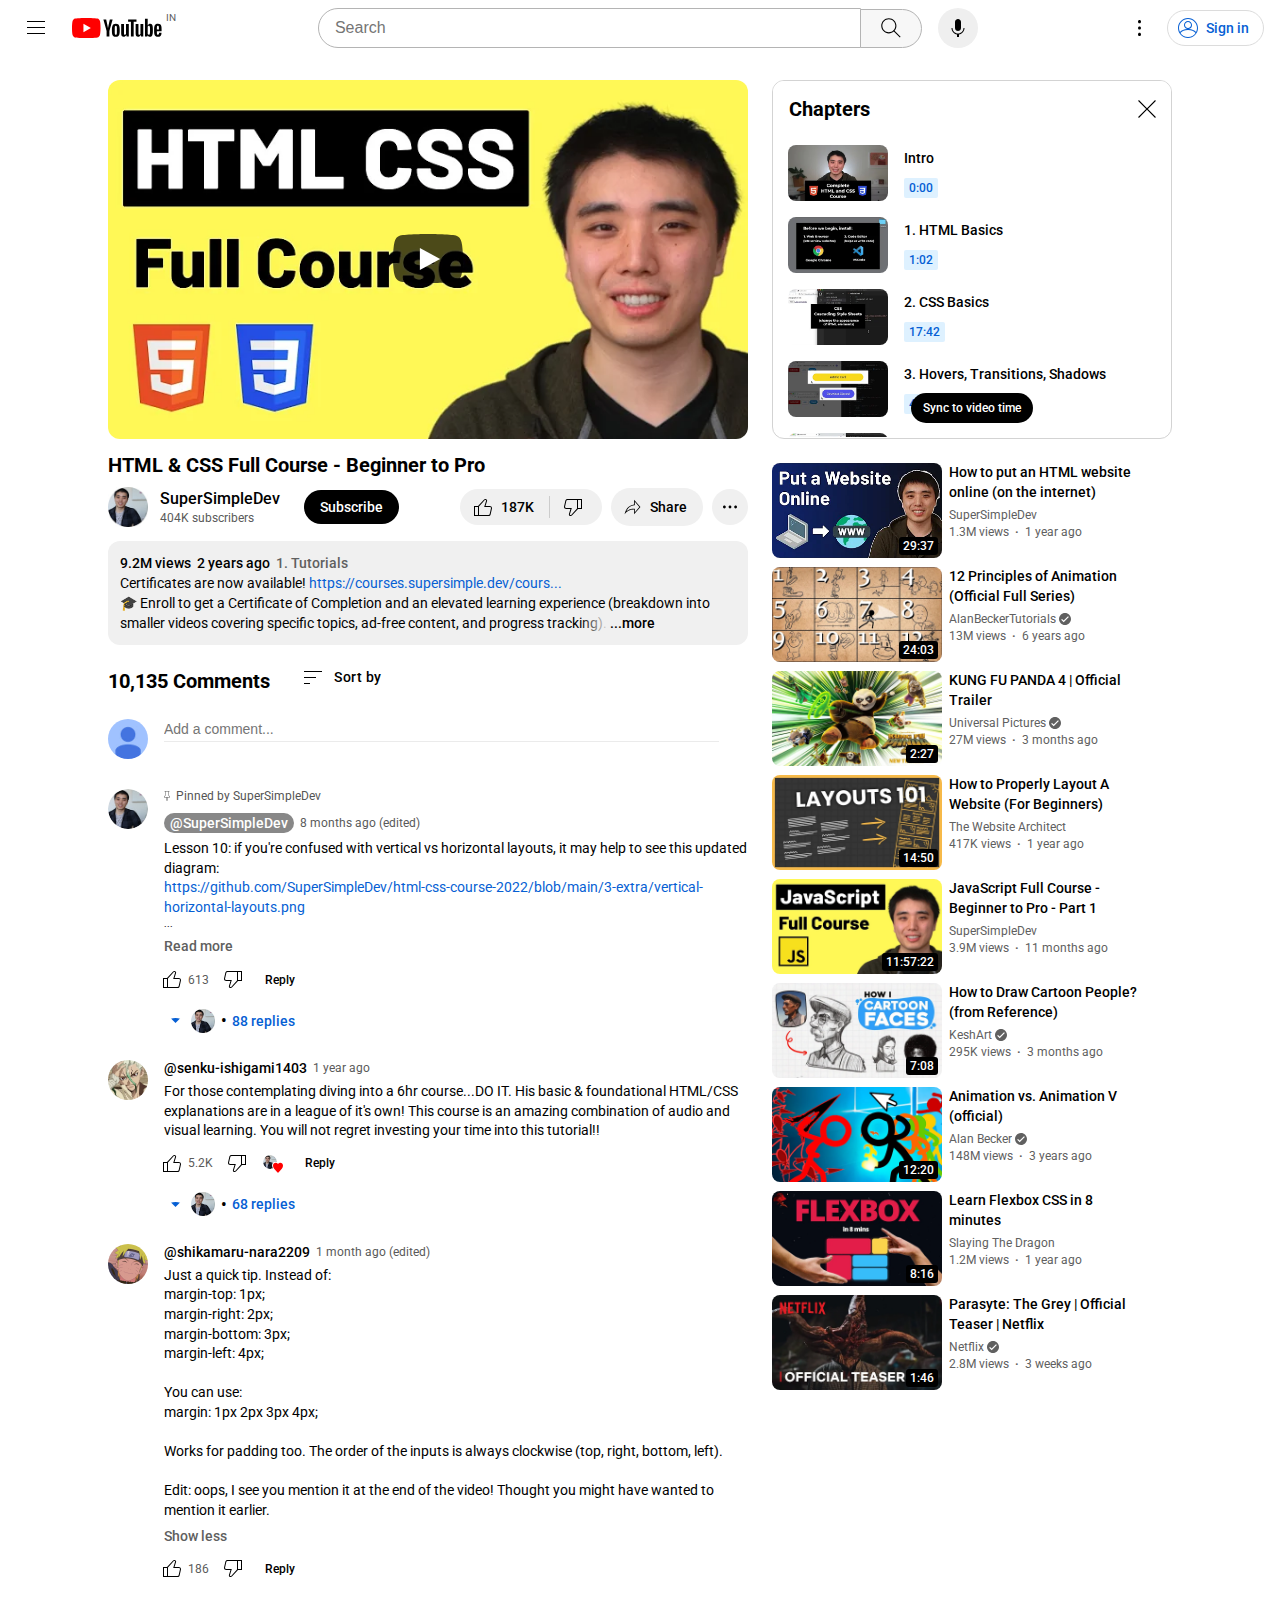
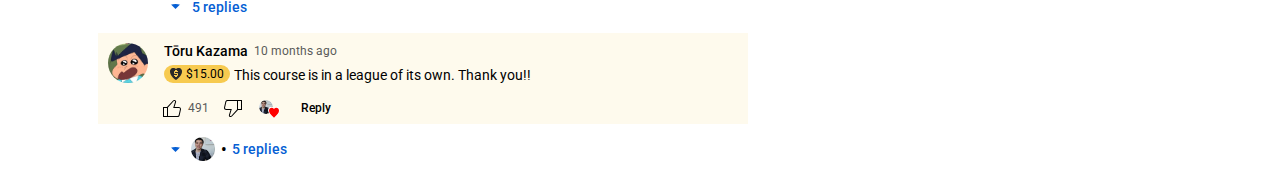
==== commit df5d4c51: "last second update" ====
--- a/video-page.html
+++ b/video-page.html
@@ -110,17 +110,19 @@
                     <div class="tooltip">Volume</div>
                   </div>
                   <div class="video-time">
-                    5:52:45 / 6:31:23 
-                    <div class="current-chapter">
-                      <span class="mid-dot">&middot;</span>
-                      <div class="current-chapter-icon">
-                        <div class="current-chapter-name-and-arrow">
-                          <div class="current-chapter-name">16. Finish the Project</div>
-                          <img class="right-arrow" src="controls-icons/right-arrow.svg">
+                    <div class="video-time-text">
+                      <div class="">5:52:45 / 6:31:23</div> 
+                      <div class="current-chapter">
+                        <span class="mid-dot">&middot;</span>
+                        <div class="current-chapter-icon">
+                          <div class="current-chapter-name-and-arrow">
+                            <div class="current-chapter-name">16. Finish the Project</div>
+                            <img class="right-arrow" src="controls-icons/right-arrow.svg">
+                          </div>
                         </div>
-                        <div class="tooltip">View Chapters</div>
                       </div>
                     </div>
+                    <div class="tooltip">View Chapters</div>
                   </div>
                 </div>
               </div>
--- a/styles/header.css
+++ b/styles/header.css
@@ -74,7 +74,6 @@
   margin-right: 16px;
   border-top-right-radius: 20px;
   border-bottom-right-radius: 20px;
-  transition: all 0.15s;
 }
 
 .search-button:hover {
@@ -139,6 +138,7 @@
   font-weight: 500;
   color: rgb(6, 95, 212);
   margin-left: 8px;
+  white-space: nowrap;
 }
 
 .search-button,
--- a/styles/main-video.css
+++ b/styles/main-video.css
@@ -13,8 +13,8 @@
 
 .play-yt-button {
   position: absolute;
-  top: 155px;
-  left: 285px;
+  top: 42.75%;
+  left: 44.5%;
 }
 
 .black-yt,
@@ -37,7 +37,7 @@
 }
 
 .play-yt {
-  height: 22px;
+  height: 22.5px;
   width: 30px;
   position: absolute;
   top: 14px;
@@ -161,7 +161,7 @@
 .next-icon,
 .speaker-icon,
 .volume-icon,
-.current-chapter-icon,
+.video-time,
 .auto-play-icon,
 .caption-icon,
 .setting-icon,
@@ -293,7 +293,7 @@
   background-color: rgba(200, 200, 200, 0.4);
 }
 
-.video-time {
+.video-time-text {
   display: flex;
   align-items: center;
   font-size: 14px;
@@ -302,10 +302,11 @@
   white-space: nowrap;
   cursor: text;
   margin-left: -60px;
+  clip-path: polygon(0 0, 188px 0, 188px 100%, 0 100%);
   transition: all 0.2s ease-in;
 }
 
-.video-time .mid-dot {
+.video-time-text .mid-dot {
   font-weight: bold;
   margin: 0px 5px;
 }
@@ -321,8 +322,6 @@
 .current-chapter-name-and-arrow {
   display: flex;
   align-items: center;
-  clip-path: polygon(0 0, 72px 0, 72px 100%, 0 100%);
-  transition: all 0.2s ease-in;
 }
 
 .right-arrow {
@@ -332,6 +331,10 @@
   opacity: 0.9;
 }
 
+.video-time .tooltip {
+  right: 28px;
+}
+
 .speaker-icon:hover ~ .volume-icon,
 .volume-icon:hover{
   pointer-events: all;
@@ -342,14 +345,14 @@
   clip-path: polygon(0 0, 100% 0, 100% 100%, 0 100%);
 }
 
-.speaker-icon:hover ~ .video-time,
-.volume-icon:hover ~ .video-time {
+.speaker-icon:hover ~ .video-time  .video-time-text,
+.volume-icon:hover ~ .video-time  .video-time-text {
   margin-left: 0px;
 }
 
-.speaker-icon:hover ~ .video-time .current-chapter-name-and-arrow,
-.volume-icon:hover ~ .video-time .current-chapter-name-and-arrow {
-  clip-path: polygon(0 0, 12.5px 0, 12.5px 100%, 0 100%);
+.speaker-icon:hover ~ .video-time .video-time-text,
+.volume-icon:hover ~ .video-time .video-time-text {
+  clip-path: polygon(0 0, 128px 0, 128px 100%, 0 100%);
 }
 
 .right-region {
@@ -357,12 +360,13 @@
   display: flex;
   flex-direction: row;
   align-items: center;
+  justify-content: end;
   gap: 27px;
   margin-left: -35px;
 }
 
 .toggle-button {
-  background-color: rgb(140, 140, 140, 0.6);
+  background-color: rgb(200, 200, 200, 0.8);
   height: 12px;
   width: 24px;
   border-radius: 6px;
@@ -380,13 +384,13 @@
   top: -52px;
 }
 
+.caption-icon .icon {
+  width: 22px;
+}
+
 .setting-icon .icon,
 .full-screen-icon .icon {
   width: 20px;
-}
-
-.caption-icon .icon {
-  width: 22px;
 }
 
 .theater-icon .icon,
@@ -403,9 +407,9 @@
 .speaker-icon:hover .tooltip,
 .volume-icon:hover,
 .volume-icon:hover .tooltip,
-.current-chapter:hover,
-.current-chapter:hover .right-arrow,
-.current-chapter:hover .tooltip,
+.video-time-text:has(.current-chapter:hover),
+.video-time-text:has(.current-chapter:hover) .right-arrow,
+.video-time-text:has(.current-chapter:hover) ~ .tooltip,
 .auto-play-icon:hover,
 .auto-play-icon:hover .tooltip,
 .caption-icon:hover,
@@ -418,5 +422,5 @@
 .miniplayer-icon:hover .tooltip,
 .full-screen-icon:hover,
 .full-screen-icon:hover .tooltip {
-  opacity: 1.5;
+  opacity: 1;
 }--- a/styles/chapters.css
+++ b/styles/chapters.css
@@ -1,6 +1,6 @@
 .chapters-container {
   border: 1px solid lightgray;
-  height: 359px;
+  max-height: 359px;
   position: relative;
   border-radius: 12px;
   overflow: hidden;
@@ -15,7 +15,7 @@
 .chapter-scroll-box::after {
   content: '';
   display: block;
-  height: 52px;
+  height: 60px;
 }
 
 .chapter-header {
--- a/styles/comments.css
+++ b/styles/comments.css
@@ -42,7 +42,7 @@
 
 .sort-by-tooltip {
   position: absolute;
-  bottom: -54px;
+  bottom: -60px;
   background-color: rgba(90, 90, 90, 0.8);
   color: white;
   font-size: 12px;
@@ -52,6 +52,7 @@
   opacity: 0;
   transition: all 0.15s;
   pointer-events: none;
+  z-index: 20;
 }
 
 .sort-by-icon-and-text:hover ~ .sort-by-tooltip {
@@ -304,11 +305,13 @@
 
 .comment-like-tooltip, 
 .comment-dislike-tooltip {
-  bottom: -54px;
+  bottom: -46px;
+  z-index: 20;
 }
 
 .liked-by-author-tooltip {
   bottom: -60px;
+  z-index: 20;
 }
 
 #commented-by-author:hover .commented-by-author-tooltip,
@@ -337,6 +340,7 @@
   display: flex;
   align-items: center;
   cursor: pointer;
+  margin-top: 6px;
   margin-left: 56px;
 }
 
--- a/styles/general.css
+++ b/styles/general.css
@@ -22,12 +22,13 @@
 
 @media (max-width: 999px) {
   .grid-layout {
-    grid-template-columns: 1fr;
-    grid-template-rows: auto;
+    display: flex;
+    flex-direction: column;
+    align-items: stretch;
   }
 
   .main-video {
-    justify-self: center;
+    align-self: center;
   }
 
   .chapters-container,
@@ -39,7 +40,104 @@
 }
 
 @media (max-width: 690px) {
+  .flex-container {
+    margin: 0px 6px;
+  }
+
   .main-video {
-    max-width: 460px;
+    max-width: 440px;
+  }
+
+  .left-region {
+    gap: 20px;
+  }
+
+  .left-region .icon {
+    width: 13px;
+  }
+
+  .play-icon .icon {
+    width: 12px;
+  }
+  
+  .video-time-text {
+    clip-path: polygon(0 0, 114px 0, 114px 100%, 0 100%);
+  }
+  
+  .speaker-icon:hover ~ .video-time .video-time-text,
+  .volume-icon:hover ~ .video-time .video-time-text {
+    clip-path: polygon(0 0, 54px 0, 54px 100%, 0 100%);
+  }
+
+  .right-region {
+    gap: 18px;
+    justify-content: end;
+  }
+
+  .toggle-button {
+    width: 16px;
+    height: 10px;
+    margin-right: 6px;
+  }
+
+  .toggle-button .icon {
+    width: 20px;
+    bottom: -5px;
+    right: -12px;
+  }
+
+  .caption-icon .icon {
+    width: 16px;
+  }
+  
+  .setting-icon .icon,
+  .full-screen-icon .icon {
+    width: 14px;
+  }
+  
+  .theater-icon .icon,
+  .miniplayer-icon .icon {
+    width: 18px;
+  }
+
+  .play-yt-button {
+    top: 40%;
+    left: 42.15%;
+  }
+
+  .info-flex-layout {
+    flex-wrap: wrap;
+    gap: 8px;
+  }
+}
+
+@media (max-width: 624px) {
+  .header .middle-session {
+    .search-bar {
+      opacity: 0;
+    }
+
+    .search-button {
+      background-color: white;
+      border: none;
+      width: fit-content;
+      margin: 0px 8px;
+    }
+
+    .voice-search-button {
+      background-color: white;
+      width: fit-content;
+      margin: 0px 8px;
+    }
+  }
+
+  .header .right-session {
+    margin-left: 0px;
+  }
+}
+
+@media (max-width: 512px) {
+  .header .left-session {
+    margin-right: 0px;
   }
 }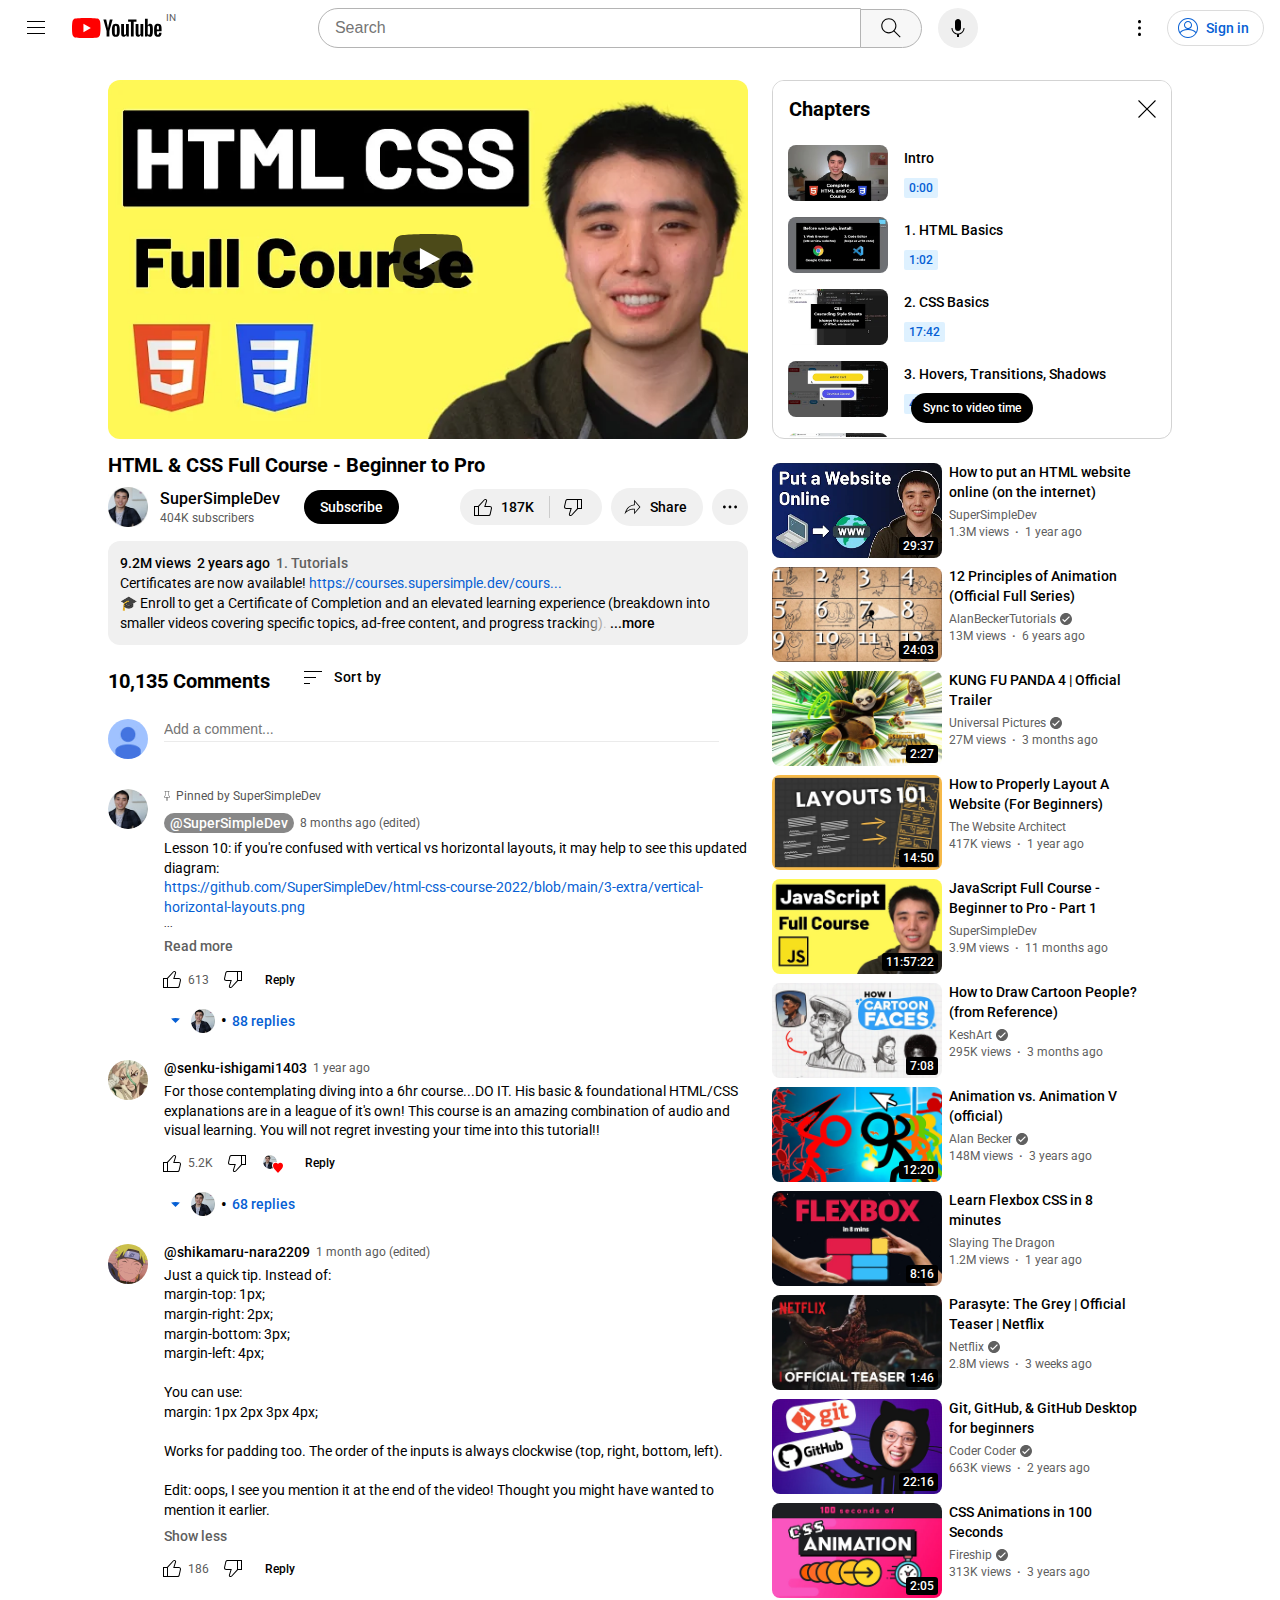
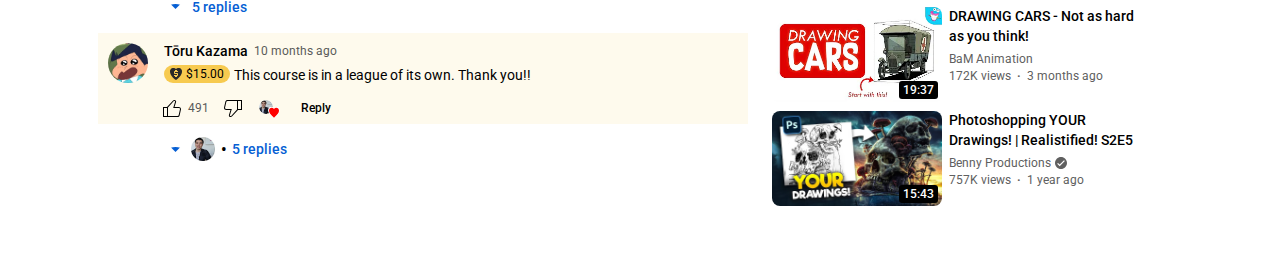
==== commit df86e667: "project completed" ====
--- a/video-page.html
+++ b/video-page.html
@@ -476,7 +476,10 @@
                 <p class="video-author">SuperSimpleDev</p>
                 <p class="video-author-tooltip">SuperSimpleDev</p>
               </div>
-              <p class="video-stats">1.3M views <span class="mid-dot">&middot;</span> 1 year ago</p>
+              <div class="video-stats-container"> 
+                <p class="video-stats">1.3M views <span class="mid-dot">&middot;</span> 1 year ago</p>
+                <p class="video-stats-tooltip">1.3M views <span class="mid-dot">&middot;</span> 1 year ago</p>
+              </div>
             </div>
             <div class="suggestion-menu-opt">
               <img class="suggestion-menu-icon" src="icons/more-opt-90.svg">
@@ -506,7 +509,10 @@
                   <div class="verified-tooltip">Verified</div>
                 </div>
               </div>
-              <p class="video-stats">13M views <span class="mid-dot">&middot;</span> 6 years ago</p>
+              <div class="video-stats-container"> 
+                <p class="video-stats">13M views <span class="mid-dot">&middot;</span> 6 years ago</p>
+                <p class="video-stats-tooltip">13M views <span class="mid-dot">&middot;</span> 6 years ago</p>
+              </div>
             </div>
             <div class="suggestion-menu-opt">
               <img class="suggestion-menu-icon" src="icons/more-opt-90.svg">
@@ -536,7 +542,10 @@
                   <div class="verified-tooltip">Verified</div>
                 </div>
               </div>
-              <p class="video-stats">27M views <span class="mid-dot">&middot;</span> 3 months ago</p>
+              <div class="video-stats-container"> 
+                <p class="video-stats">27M views <span class="mid-dot">&middot;</span> 3 months ago</p>
+                <p class="video-stats-tooltip">27M views <span class="mid-dot">&middot;</span> 3 months ago</p>
+              </div>
             </div>
             <div class="suggestion-menu-opt">
               <img class="suggestion-menu-icon" src="icons/more-opt-90.svg">
@@ -560,7 +569,10 @@
                 <p class="video-author">The Website Architect</p>
                 <p class="video-author-tooltip">The Website Architect</p>
               </div>
-              <p class="video-stats">417K views <span class="mid-dot">&middot;</span> 1 year ago</p>
+              <div class="video-stats-container"> 
+                <p class="video-stats">417K views <span class="mid-dot">&middot;</span> 1 year ago</p>
+                <p class="video-stats-tooltip">417K views <span class="mid-dot">&middot;</span> 1 year ago</p>
+              </div>
             </div>
             <div class="suggestion-menu-opt">
               <img class="suggestion-menu-icon" src="icons/more-opt-90.svg">
@@ -584,7 +596,10 @@
                 <p class="video-author">SuperSimpleDev</p>
                 <p class="video-author-tooltip">SuperSimpleDev</p>
               </div>
-              <p class="video-stats">3.9M views <span class="mid-dot">&middot;</span> 11 months ago</p>
+              <div class="video-stats-container"> 
+                <p class="video-stats">3.9M views <span class="mid-dot">&middot;</span> 11 months ago</p>
+                <p class="video-stats-tooltip">3.9M views <span class="mid-dot">&middot;</span> 11 months ago</p>
+              </div>
             </div>
             <div class="suggestion-menu-opt">
               <img class="suggestion-menu-icon" src="icons/more-opt-90.svg">
@@ -614,7 +629,10 @@
                   <div class="verified-tooltip">Verified</div>
                 </div>
               </div>
-              <p class="video-stats">295K views <span class="mid-dot">&middot;</span> 3 months ago</p>
+              <div class="video-stats-container"> 
+                <p class="video-stats">295K views <span class="mid-dot">&middot;</span> 3 months ago</p>
+                <p class="video-stats-tooltip">295K views <span class="mid-dot">&middot;</span> 3 months ago</p>
+              </div>
             </div>
             <div class="suggestion-menu-opt">
               <img class="suggestion-menu-icon" src="icons/more-opt-90.svg">
@@ -644,7 +662,10 @@
                   <div class="verified-tooltip">Verified</div>
                 </div>
               </div>
-              <p class="video-stats">148M views <span class="mid-dot">&middot;</span> 3 years ago</p>
+              <div class="video-stats-container"> 
+                <p class="video-stats">148M views <span class="mid-dot">&middot;</span> 3 years ago</p>
+                <p class="video-stats-tooltip">148M views <span class="mid-dot">&middot;</span> 3 years ago</p>
+              </div>
             </div>
             <div class="suggestion-menu-opt">
               <img class="suggestion-menu-icon" src="icons/more-opt-90.svg">
@@ -668,7 +689,10 @@
                 <p class="video-author">Slaying The Dragon</p>
                 <p class="video-author-tooltip">Slaying The Dragon</p>
               </div>
-              <p class="video-stats">1.2M views <span class="mid-dot">&middot;</span> 1 year ago</p>
+              <div class="video-stats-container"> 
+                <p class="video-stats">1.2M views <span class="mid-dot">&middot;</span> 1 year ago</p>
+                <p class="video-stats-tooltip">1.2M views <span class="mid-dot">&middot;</span> 1 year ago</p>
+              </div>
             </div>
             <div class="suggestion-menu-opt">
               <img class="suggestion-menu-icon" src="icons/more-opt-90.svg">
@@ -698,13 +722,142 @@
                   <div class="verified-tooltip">Verified</div>
                 </div>
               </div>
-              <p class="video-stats">2.8M views <span class="mid-dot">&middot;</span> 3 weeks ago</p>
-            </div>
-            <div class="suggestion-menu-opt">
-              <img class="suggestion-menu-icon" src="icons/more-opt-90.svg">
-            </div>
-          </div>
-
+              <div class="video-stats-container">
+                <p class="video-stats">2.8M views <span class="mid-dot">&middot;</span> 3 weeks ago</p>
+                <p class="video-stats-tooltip">2.8M views <span class="mid-dot">&middot;</span> 3 weeks ago</p>
+              </div>
+            </div>
+            <div class="suggestion-menu-opt">
+              <img class="suggestion-menu-icon" src="icons/more-opt-90.svg">
+            </div>
+          </div>
+          <!-- suggestion-10 -->
+          <div class="suggestion">
+            <div class="suggestion-video">
+              <img class="suggestion-thumb-nail" src="thumb-nails/thumbnail-10.webp">
+              <img class="watch-later" src="icons/watch-later.svg">
+              <img class="add-to-queue" src="icons/add-to-queue.svg">
+              <div class="suggestion-time-stamp">22:16</div>
+              <img class="suggestion-play" src="icons/play-black.svg">
+            </div>
+            <div class="suggestion-info">
+              <div class="video-title-container">
+                <p class="video-title">Git, GitHub, & GitHub Desktop for beginners</p>
+                <p class="video-title-tooltip">Git, GitHub, & GitHub Desktop for beginners</p>
+              </div>
+              <div class="verified-author-container">
+                <div class="video-author-container">
+                  <p class="video-author">Coder Coder</p>
+                  <p class="video-author-tooltip">Coder Coder</p>
+                </div>
+                <div class="verified-container">
+                  <img class="verified-icon" src="icons/verified.svg">
+                  <div class="verified-tooltip">Verified</div>
+                </div>
+              </div>
+              <div class="video-stats-container">
+                <p class="video-stats">663K views <span class="mid-dot">&middot;</span> 2 years ago</p>
+                <p class="video-stats-tooltip">663K views <span class="mid-dot">&middot;</span> 2 years ago</p>
+              </div>
+            </div>
+            <div class="suggestion-menu-opt">
+              <img class="suggestion-menu-icon" src="icons/more-opt-90.svg">
+            </div>
+          </div>
+          <!-- suggestion-11 -->
+          <div class="suggestion">
+            <div class="suggestion-video">
+              <img class="suggestion-thumb-nail" src="thumb-nails/thumbnail-11.webp">
+              <img class="watch-later" src="icons/watch-later.svg">
+              <img class="add-to-queue" src="icons/add-to-queue.svg">
+              <div class="suggestion-time-stamp">2:05</div>
+              <img class="suggestion-play" src="icons/play-black.svg">
+            </div>
+            <div class="suggestion-info">
+              <div class="video-title-container">
+                <p class="video-title">CSS Animations in 100 Seconds</p>
+                <p class="video-title-tooltip">CSS Animations in 100 Seconds</p>
+              </div>
+              <div class="verified-author-container">
+                <div class="video-author-container">
+                  <p class="video-author">Fireship</p>
+                  <p class="video-author-tooltip">Fireship</p>
+                </div>
+                <div class="verified-container">
+                  <img class="verified-icon" src="icons/verified.svg">
+                  <div class="verified-tooltip">Verified</div>
+                </div>
+              </div>
+              <div class="video-stats-container">
+                <p class="video-stats">313K views <span class="mid-dot">&middot;</span> 3 years ago</p>
+                <p class="video-stats-tooltip">313K views <span class="mid-dot">&middot;</span> 3 years ago</p>
+              </div>
+            </div>
+            <div class="suggestion-menu-opt">
+              <img class="suggestion-menu-icon" src="icons/more-opt-90.svg">
+            </div>
+          </div>
+          <!-- suggestion-12 -->
+          <div class="suggestion">
+            <div class="suggestion-video">
+              <img class="suggestion-thumb-nail" src="thumb-nails/thumbnail-12.webp">
+              <img class="watch-later" src="icons/watch-later.svg">
+              <img class="add-to-queue" src="icons/add-to-queue.svg">
+              <div class="suggestion-time-stamp">19:37</div>
+              <img class="suggestion-play" src="icons/play-black.svg">
+            </div>
+            <div class="suggestion-info">
+              <div class="video-title-container">
+                <p class="video-title">DRAWING CARS - Not as hard as you think!</p>
+                <p class="video-title-tooltip">DRAWING CARS - Not as hard as you think!</p>
+              </div>
+              <div class="video-author-container">
+                <p class="video-author">BaM Animation</p>
+                <p class="video-author-tooltip">BaM Animation</p>
+              </div>
+              <div class="video-stats-container"> 
+                <p class="video-stats">172K views <span class="mid-dot">&middot;</span> 3 months ago</p>
+                <p class="video-stats-tooltip">172K views <span class="mid-dot">&middot;</span> 3 months ago</p>
+              </div>
+            </div>
+            <div class="suggestion-menu-opt">
+              <img class="suggestion-menu-icon" src="icons/more-opt-90.svg">
+            </div>
+          </div>
+          <!-- suggestion-13 -->
+          <div class="suggestion">
+            <div class="suggestion-video">
+              <img class="suggestion-thumb-nail" src="thumb-nails/thumbnail-13.webp">
+              <img class="watch-later" src="icons/watch-later.svg">
+              <img class="add-to-queue" src="icons/add-to-queue.svg">
+              <div class="suggestion-time-stamp">15:43</div>
+              <img class="suggestion-play" src="icons/play-black.svg">
+            </div>
+            <div class="suggestion-info">
+              <div class="video-title-container">
+                <p class="video-title">Photoshopping YOUR Drawings! | Realistified! S2E5</p>
+                <p class="video-title-tooltip">Photoshopping YOUR Drawings! | Realistified! S2E5</p>
+              </div>
+              <div class="verified-author-container">
+                <div class="video-author-container">
+                  <p class="video-author">Benny Productions</p>
+                  <p class="video-author-tooltip">Benny Productions</p>
+                </div>
+                <div class="verified-container">
+                  <img class="verified-icon" src="icons/verified.svg">
+                  <div class="verified-tooltip">Verified</div>
+                </div>
+              </div>
+              <div class="video-stats-container">
+                <p class="video-stats">757K views <span class="mid-dot">&middot;</span> 1 year ago</p>
+                <p class="video-stats-tooltip">757K views <span class="mid-dot">&middot;</span> 1 year ago</p>
+              </div>
+            </div>
+            <div class="suggestion-menu-opt">
+              <img class="suggestion-menu-icon" src="icons/more-opt-90.svg">
+            </div>
+          </div>
+          <div class="show-more-suggestions">Show more</div>
         </div>
         <div class="comments-section">
           <div class="count-and-sort-by-container">
--- a/styles/main-video.css
+++ b/styles/main-video.css
@@ -1,5 +1,5 @@
 .main-video {
-  max-width: 640px; 
+  max-width: 640px;
   position: relative;
   border-radius: 12px;
   overflow: hidden;
--- a/styles/suggestions.css
+++ b/styles/suggestions.css
@@ -8,7 +8,7 @@
 .suggestion{
   height: 96px;
   display: flex;
-  align-items: center;
+  align-items: start;
   margin-bottom: 8px;
 }
 
@@ -80,17 +80,11 @@
 .suggestion-info {
   flex: 1;
   width: 0px;
-  height: 100%;
+  height: fit-content;
   margin-left: 7px;
   display: flex;
   flex-direction: column;
   cursor: pointer;
-}
-
-.video-title-container {
-  display: flex;
-  flex-direction: column;
-  position: relative;
 }
 
 .video-title-container .video-title {
@@ -98,6 +92,7 @@
   line-height: 1.4;
   margin-bottom: 6px;
   font-weight: 500;
+  width: fit-content;
 
   display: -webkit-box;
   -webkit-line-clamp: 2;
@@ -106,10 +101,97 @@
   text-overflow: ellipsis;
 }
 
-.video-title-container .video-title-tooltip {
+.verified-author-container {
+  display: flex;
+  align-items: center;
+}
+
+.video-author-container {
+  width: fit-content;
+  max-width: 100%;
+  display: flex;
+  flex-direction: column;
+  position: relative;
+}
+
+.verified-author-container .video-author-container {
+  max-width: calc(100% - 15px);
+}
+
+.video-author-container .video-author {
+  font-size: 12px;
+  color: rgb(96, 96, 96);
+  white-space: nowrap;
+  overflow: hidden;
+  text-overflow: ellipsis;
+}
+
+.verified-container {
+  display: flex;
+  flex-direction: column;
+  position: relative;
+}
+
+.verified-container .verified-icon {
+  width: 12px;
+  margin-left: 4px;
+}
+
+.video-author-container .video-author-tooltip,
+.verified-container .verified-tooltip {
+  position: absolute;
+  background-color: rgba(90, 90, 90, 0.8);
+  color: white;
+  font-size: 12px;
+  font-weight: 400;
+  padding: 10px 8px;
+  border-radius: 4px;
+  white-space: nowrap;
+  opacity: 0;
+  transition: opacity 0.15s;
+  pointer-events: none;
+}
+
+.video-author-container .video-author-tooltip {
   align-self: flex-end;
-  position: absolute;
-  top: 42px;
+  top: -40px;
+}
+
+.verified-container .verified-tooltip {
+  align-self: center;
+  top: -42px;
+}
+
+.video-author-container:hover .video-author-tooltip,
+.verified-container:hover .verified-tooltip{
+  opacity: 1;
+}
+
+.suggestion-info .mid-dot {
+  font-weight: bold;
+  margin: 0px 3px;
+}
+
+.video-title-container,
+.video-stats-container {
+  display: flex;
+  flex-direction: column;
+  position: relative;
+}
+
+.suggestion-info .video-stats {
+  font-size: 12px;
+  color: rgb(96, 96, 96);
+  white-space: nowrap;
+  overflow: hidden;
+  text-overflow: ellipsis;
+  margin-top: 3px;
+}
+
+.video-title-container .video-title-tooltip,
+.video-stats-container .video-stats-tooltip {
+  align-self: flex-end;
+  position: absolute;
   background-color: rgba(0, 0, 0, 0.8);
   color: white;
   border: 1px solid whitesmoke;
@@ -123,88 +205,17 @@
   white-space: nowrap;
 }
 
-.video-title-container .video-title:hover ~ .video-title-tooltip {
-  opacity: 1;
-}
-
-.verified-author-container {
-  display: flex;
-  align-items: center;
-}
-
-.video-author-container {
-  width: fit-content;
-  max-width: 100%;
-  display: flex;
-  flex-direction: column;
-  position: relative;
-}
-
-.verified-author-container .video-author-container {
-  max-width: calc(100% - 15px);
-}
-
-.video-author-container .video-author {
-  font-size: 12px;
-  color: rgb(96, 96, 96);
-  white-space: nowrap;
-  overflow: hidden;
-  text-overflow: ellipsis;
-}
-
-.verified-container {
-  display: flex;
-  flex-direction: column;
-  position: relative;
-}
-
-.verified-container .verified-icon {
-  width: 12px;
-  margin-left: 3px;
-}
-
-.video-author-container .video-author-tooltip,
-.verified-container .verified-tooltip {
-  position: absolute;
-  background-color: rgba(90, 90, 90, 0.8);
-  color: white;
-  font-size: 12px;
-  font-weight: 400;
-  padding: 10px 8px;
-  border-radius: 4px;
-  white-space: nowrap;
-  opacity: 0;
-  transition: opacity 0.15s;
-  pointer-events: none;
-}
-
-.video-author-container .video-author-tooltip {
-  align-self: flex-end;
-  top: -40px;
-}
-
-.verified-container .verified-tooltip {
-  align-self: center;
-  top: -42px;
-}
-
-.video-author-container:hover .video-author-tooltip,
-.verified-container:hover .verified-tooltip{
-  opacity: 1;
-}
-
-.suggestion-info .mid-dot {
-  font-weight: bold;
-  margin: 0px 3px;
-}
-
-.suggestion-info .video-stats {
-  font-size: 12px;
-  color: rgb(96, 96, 96);
-  white-space: nowrap;
-  overflow: hidden;
-  text-overflow: ellipsis;
-  margin-top: 3px;
+.video-title-container .video-title-tooltip {
+  top: 42px;
+}
+
+.video-stats-container .video-stats-tooltip {
+  top: 20px;
+}
+
+.video-title-container .video-title:hover ~ .video-title-tooltip,
+.video-stats-container .video-stats:hover ~ .video-stats-tooltip {
+  opacity: 1;
 }
 
 .suggestion-menu-opt {
@@ -227,4 +238,21 @@
 
 .suggestion:hover .suggestion-menu-icon{
   opacity: 1;
+}
+
+.show-more-suggestions {
+  font-size: 14px;
+  font-weight: 500;
+  color: rgb(6, 95, 212);
+  border: 1px solid rgb(220, 220, 220);
+  border-radius: 20px;
+  text-align: center;
+  padding: 10px;
+  transition: all 0.15s;
+  opacity: 0;
+}
+
+.show-more-suggestions:hover {
+  background-color: rgb(222, 241, 255);
+  border-color: rgb(222, 241, 255);
 }--- a/styles/comments.css
+++ b/styles/comments.css
@@ -305,7 +305,7 @@
 
 .comment-like-tooltip, 
 .comment-dislike-tooltip {
-  bottom: -46px;
+  bottom: -54px;
   z-index: 20;
 }
 
--- a/styles/general.css
+++ b/styles/general.css
@@ -37,13 +37,19 @@
   .comments-section {
     margin-top: 24px;
   }
+
+  .video-title-container .video-title-tooltip,
+  .video-stats-container .video-stats-tooltip {
+    align-self: flex-start;
+  }
+
+  .show-more-suggestions {
+    opacity: 1;
+  }
+
 }
 
 @media (max-width: 690px) {
-  .flex-container {
-    margin: 0px 6px;
-  }
-
   .main-video {
     max-width: 440px;
   }
@@ -112,6 +118,10 @@
 }
 
 @media (max-width: 624px) {
+  .flex-container {
+    margin: 0px 6px;
+  }
+
   .header .middle-session {
     .search-bar {
       opacity: 0;
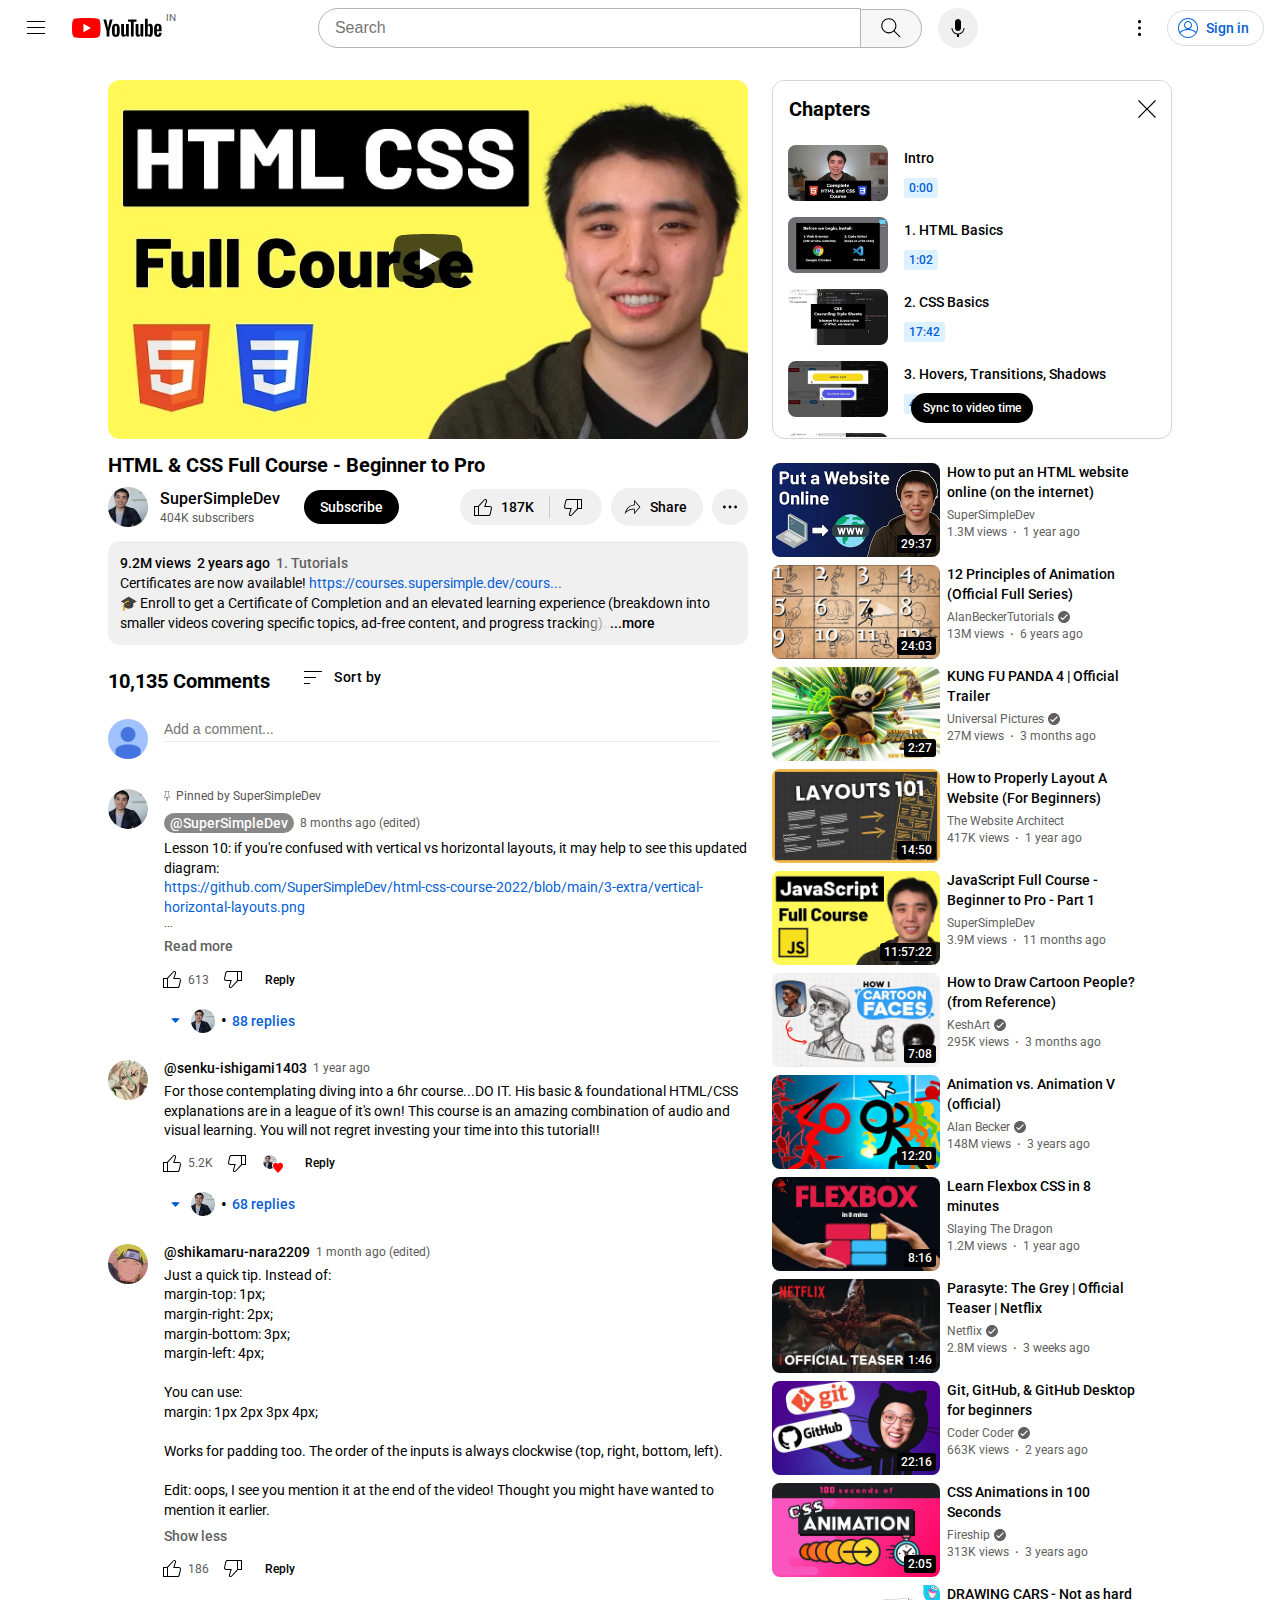
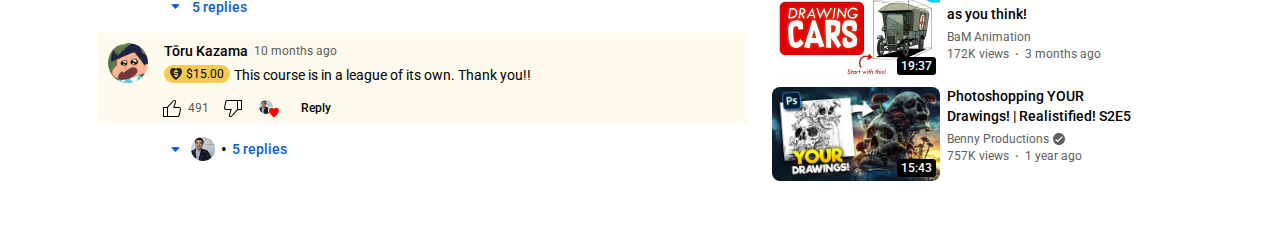
==== commit 16669bd6: "Update video-page.html" ====
--- a/video-page.html
+++ b/video-page.html
@@ -1,6 +1,8 @@
 <!DOCTYPE html>
-<html>
+<html lang="en">
   <head>
+    <meta charset="UTF-8">
+    <meta name="viewport" content="width=device-width, initial-scale=1.0">
     <title>YouTube Video Page</title>
 
     <link rel="preconnect" href="https://fonts.googleapis.com">
--- a/styles/suggestions.css
+++ b/styles/suggestions.css
@@ -6,7 +6,7 @@
 }
 
 .suggestion{
-  height: 96px;
+  height: 94px;
   display: flex;
   align-items: start;
   margin-bottom: 8px;
@@ -18,7 +18,8 @@
 }
 
 .suggestion-thumb-nail {
-  width: 170px;
+  width: 168px;
+  height: 94px;
   border-radius: 8px;
   cursor: pointer;
 }
@@ -186,6 +187,7 @@
   overflow: hidden;
   text-overflow: ellipsis;
   margin-top: 3px;
+  width: fit-content;
 }
 
 .video-title-container .video-title-tooltip,
--- a/styles/general.css
+++ b/styles/general.css
@@ -38,6 +38,11 @@
     margin-top: 24px;
   }
 
+  .comment-container {
+    padding-right: 10px;
+    margin-right: -10px;
+  }
+
   .video-title-container .video-title-tooltip,
   .video-stats-container .video-stats-tooltip {
     align-self: flex-start;
@@ -51,7 +56,7 @@
 
 @media (max-width: 690px) {
   .main-video {
-    max-width: 440px;
+    width: 420px;
   }
 
   .left-region {
@@ -67,12 +72,12 @@
   }
   
   .video-time-text {
-    clip-path: polygon(0 0, 114px 0, 114px 100%, 0 100%);
+    clip-path: polygon(0 0, 98px 0, 98px 100%, 0 100%);
   }
   
   .speaker-icon:hover ~ .video-time .video-time-text,
   .volume-icon:hover ~ .video-time .video-time-text {
-    clip-path: polygon(0 0, 54px 0, 54px 100%, 0 100%);
+    clip-path: polygon(0 0, 38px 0, 38px 100%, 0 100%);
   }
 
   .right-region {
@@ -119,7 +124,12 @@
 
 @media (max-width: 624px) {
   .flex-container {
-    margin: 0px 6px;
+    margin: 0px 16px 0px 16px;
+  }
+
+  .header .left-session {
+    margin-left: 16px;
+    margin-right: 0px;
   }
 
   .header .middle-session {
@@ -131,23 +141,18 @@
       background-color: white;
       border: none;
       width: fit-content;
-      margin: 0px 8px;
+      margin: 0px 4px 0px 8px;
     }
 
     .voice-search-button {
       background-color: white;
       width: fit-content;
-      margin: 0px 8px;
+      margin: 0px 4px 0px 4px;
     }
   }
 
   .header .right-session {
     margin-left: 0px;
-  }
-}
-
-@media (max-width: 512px) {
-  .header .left-session {
-    margin-right: 0px;
+    margin-right: 16px;
   }
 }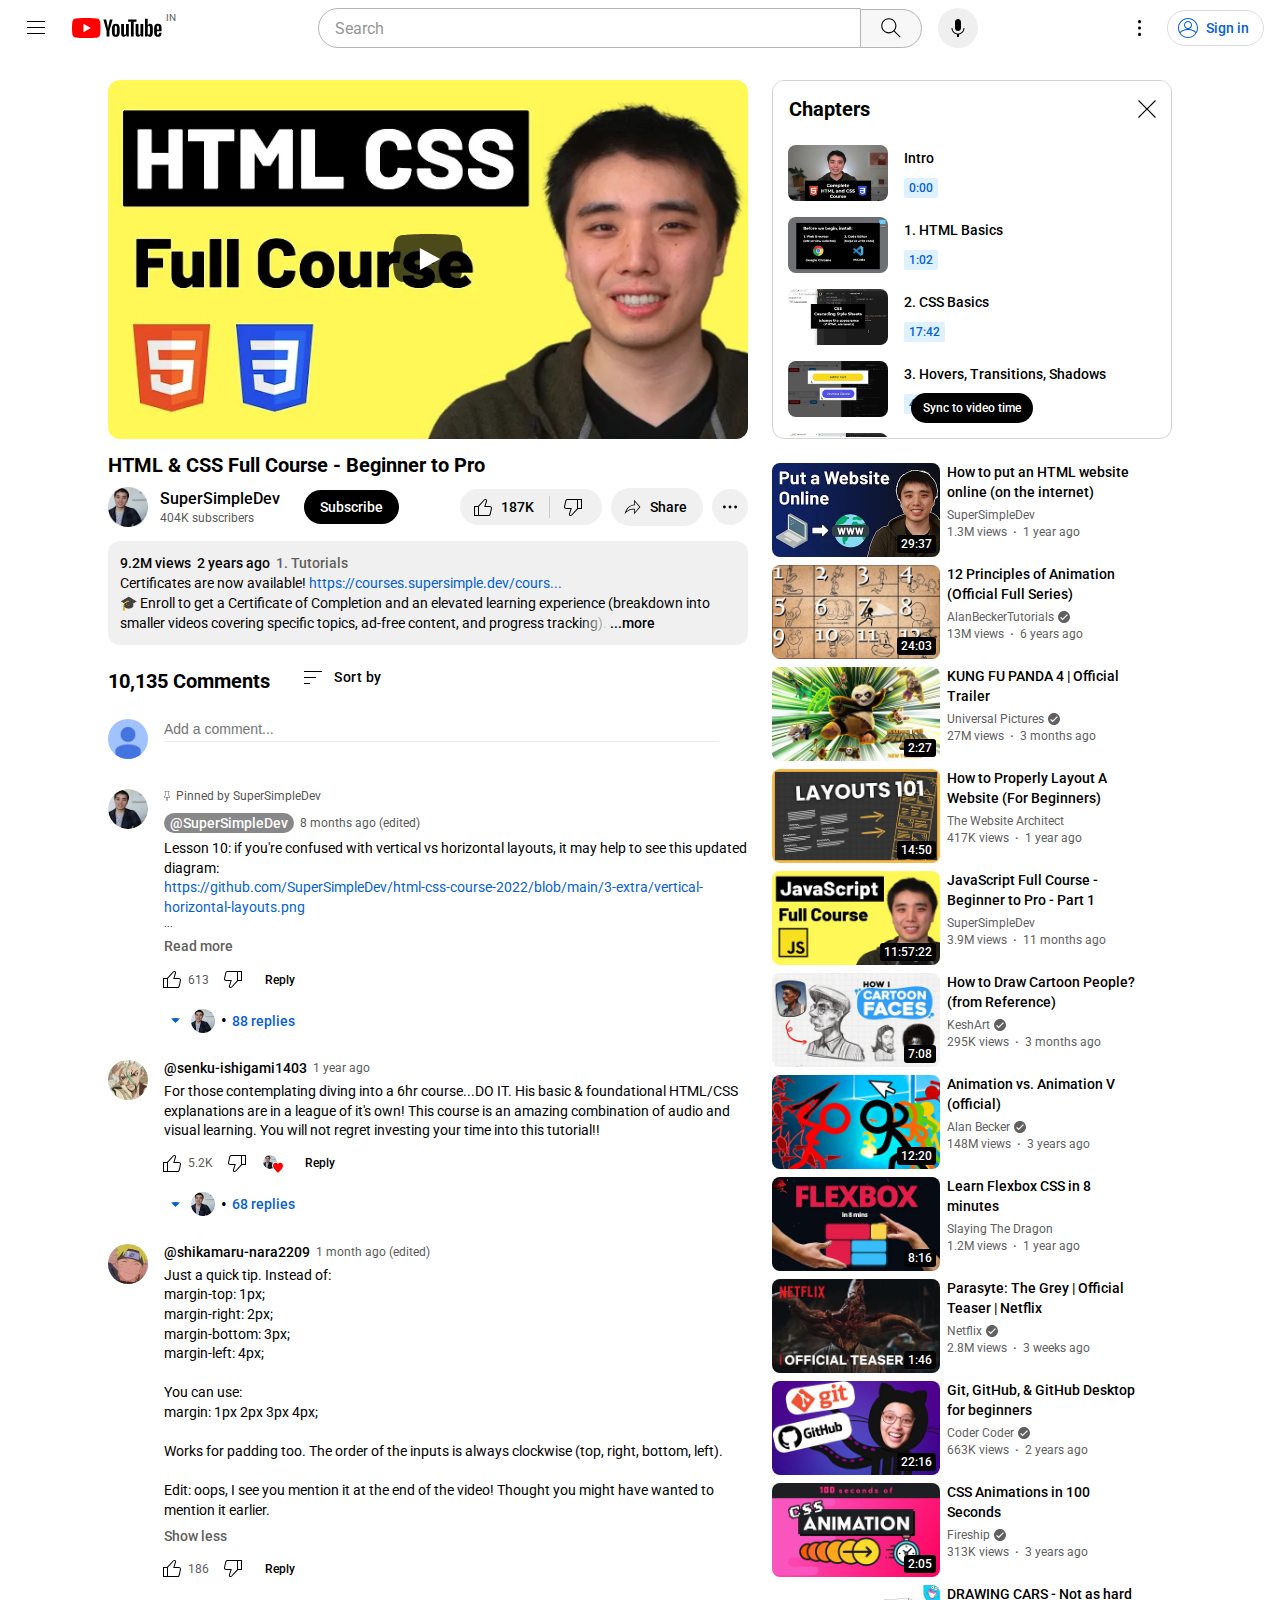
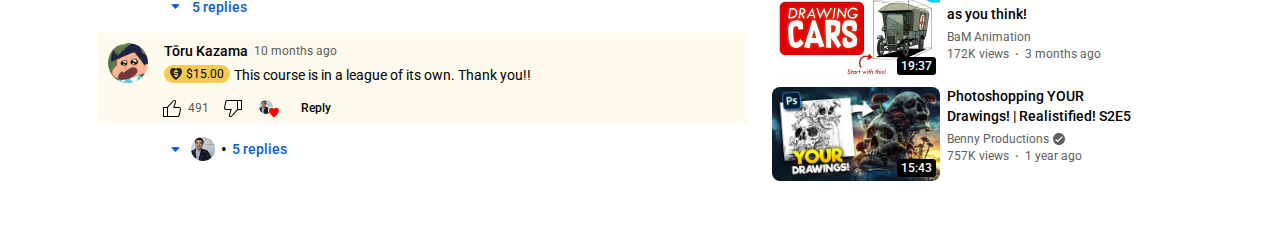
==== commit 3c1e153a: "made updates to fit mobile screen" ====
--- a/video-page.html
+++ b/video-page.html
@@ -27,7 +27,7 @@
         </div>
       </div>
       <div class="middle-session">
-        <input class="search-bar" type="text" placeholder="Search">
+        <div class="search-bar">Search</div>
         <button class="search-button">
           <img class="search-icon" src="header-icons/search.svg">
           <div class="header-icon-tooltip">Search</div>
@@ -92,7 +92,7 @@
                 <div class="next-icon">
                   <img class="icon" src="controls-icons/next-button.svg">
                   <div class="image-tooltip">
-                    <div class="tooltip">Next (Shift+N)</div>
+                    <div class="tooltip-text">Next (Shift+N)</div>
                     <img class="tooltip-img" src="thumb-nails/next.webp">
                     <div class="time-stamp">29:37</div>
                     <div class="next-video-title">How to put an HTML website online (on the Internet)</div>
--- a/styles/header.css
+++ b/styles/header.css
@@ -1,4 +1,5 @@
 .header {
+  width: 100vw;
   display: flex;
   flex-direction: row;
   height: 56px;
@@ -54,7 +55,8 @@
   flex: 1;
   width: 0px; /*for complete shrink*/
   font-size: 16px;
-  height: 36px;
+  color: rgb(150, 150, 150);
+  padding: 9.3px 0px 9.3px 16px;
   padding-left: 16px;
   border-width: 1px;
   border-style: solid;
--- a/styles/main-video.css
+++ b/styles/main-video.css
@@ -208,24 +208,32 @@
   flex-direction: column;
   align-items: stretch;
   position: absolute;
-  top: -220px;
+  top: -224px;
   right: -175px;
   opacity: 0;
   transition: all 0.2s ease-in;
   pointer-events: none;
-}
-
-.image-tooltip .tooltip{
-  position: relative;
-  top: 6px;
-  text-align: center;
+  background-color: rgb(40, 40, 40);
+}
+
+.image-tooltip .tooltip-text{
+  font-size: 13px;
+  background-color: rgb(40, 40, 40);
+  font-weight: 500;
+  color: white;
+  padding: 2px 8px 8px 8px;
+  border-top-left-radius: 3px;
+  border-top-right-radius: 3px;
+  margin-bottom: -4px;
 }
 
 .tooltip-img {
+  align-self: center;
   width: 240px;
   display: block;
   border-radius: 6px;
   border: 3px solid rgb(60, 60, 60);
+  z-index: 10;
 }
 
 .next-icon .time-stamp {
@@ -238,6 +246,7 @@
   color: white;
   padding: 2px 4px;
   border-radius: 3px;
+  z-index: 11;
 }
 
 .image-tooltip .next-video-title {
@@ -245,10 +254,9 @@
   background-color: rgb(40, 40, 40);
   font-weight: 500;
   color: white;
-  padding: 4px 8px;
+  padding:10px 8px 2px 8px;
   border-radius: 3px;
-  position: relative;
-  bottom: 6px;
+  margin-top: -6px;
 }
 
 .speaker-icon .icon {
@@ -291,6 +299,10 @@
   width: 65%;
   height: 4px;
   background-color: rgba(200, 200, 200, 0.4);
+}
+
+.volume-icon .tooltip {
+  left: 13px;
 }
 
 .video-time-text {
--- a/styles/general.css
+++ b/styles/general.css
@@ -1,6 +1,11 @@
+html {
+  overflow-x: hidden;
+}
+
 body {
   font-family: Roboto, Arial;
   margin: 80px 0px 0px 0px;
+  overflow-x: hidden;
 }
 
 p {
@@ -72,7 +77,7 @@
   }
   
   .video-time-text {
-    clip-path: polygon(0 0, 98px 0, 98px 100%, 0 100%);
+    clip-path: polygon(0 0, 97px 0, 97px 100%, 0 100%);
   }
   
   .speaker-icon:hover ~ .video-time .video-time-text,
@@ -116,6 +121,27 @@
     left: 42.15%;
   }
 
+  .play-icon .tooltip {
+    right: -42px;
+  }
+
+  .image-tooltip {
+    top: -200px;
+    right: -155px;
+  }
+
+  .image-tooltip .tooltip-img{
+    width: 200px;
+  }
+
+  .theater-icon:hover .tooltip {
+    left: -60px;
+  }
+
+  .full-screen-icon .tooltip {
+    left: -76px;
+  }
+
   .info-flex-layout {
     flex-wrap: wrap;
     gap: 8px;
@@ -124,7 +150,7 @@
 
 @media (max-width: 624px) {
   .flex-container {
-    margin: 0px 16px 0px 16px;
+    margin: 0px 10px 0px 10px;
   }
 
   .header .left-session {
@@ -133,7 +159,10 @@
   }
 
   .header .middle-session {
+    justify-content: flex-end;
+
     .search-bar {
+      flex-grow: 0;
       opacity: 0;
     }
 
@@ -155,4 +184,71 @@
     margin-left: 0px;
     margin-right: 16px;
   }
+}
+
+@media (max-width: 450px) {
+  .header .left-session {
+    margin-left: 10px;
+  }
+
+  .header .right-session {
+    margin-right: 10px;
+  }
+
+  .main-video {
+    width: 340px;
+  }
+
+  .left-region {
+    gap: 14px;
+  }
+  
+  .video-time-text {
+    clip-path: polygon(0 0, 54px 0, 54px 100%, 0 100%);
+  }
+  
+  .speaker-icon:hover ~ .video-time .video-time-text,
+  .volume-icon:hover ~ .video-time .video-time-text {
+    clip-path: polygon(0 0, 0px 0, 0px 100%, 0 100%);
+  }
+
+  .image-tooltip {
+    top: -158px;
+    right: -255px;
+  }
+
+  .image-tooltip .tooltip-img{
+    width: 160px;
+  }
+
+  .next-icon .time-stamp {
+    bottom: 24px;
+  right: 68px;
+  }
+
+  .image-tooltip .next-video-title {
+    white-space: nowrap;
+  }
+
+  .right-region {
+    gap: 14px;
+  }
+
+  .play-yt-button {
+    top: 37.4%;
+    left: 39.5%;
+  }
+}
+
+@media (max-width: 400px) {
+  .sign-in-button {
+    padding: 7px;
+    margin-left: 4px;
+  }
+
+  .sign-in-text {
+    width: 0px;
+    overflow: hidden;
+    margin: 0px;
+  }
 }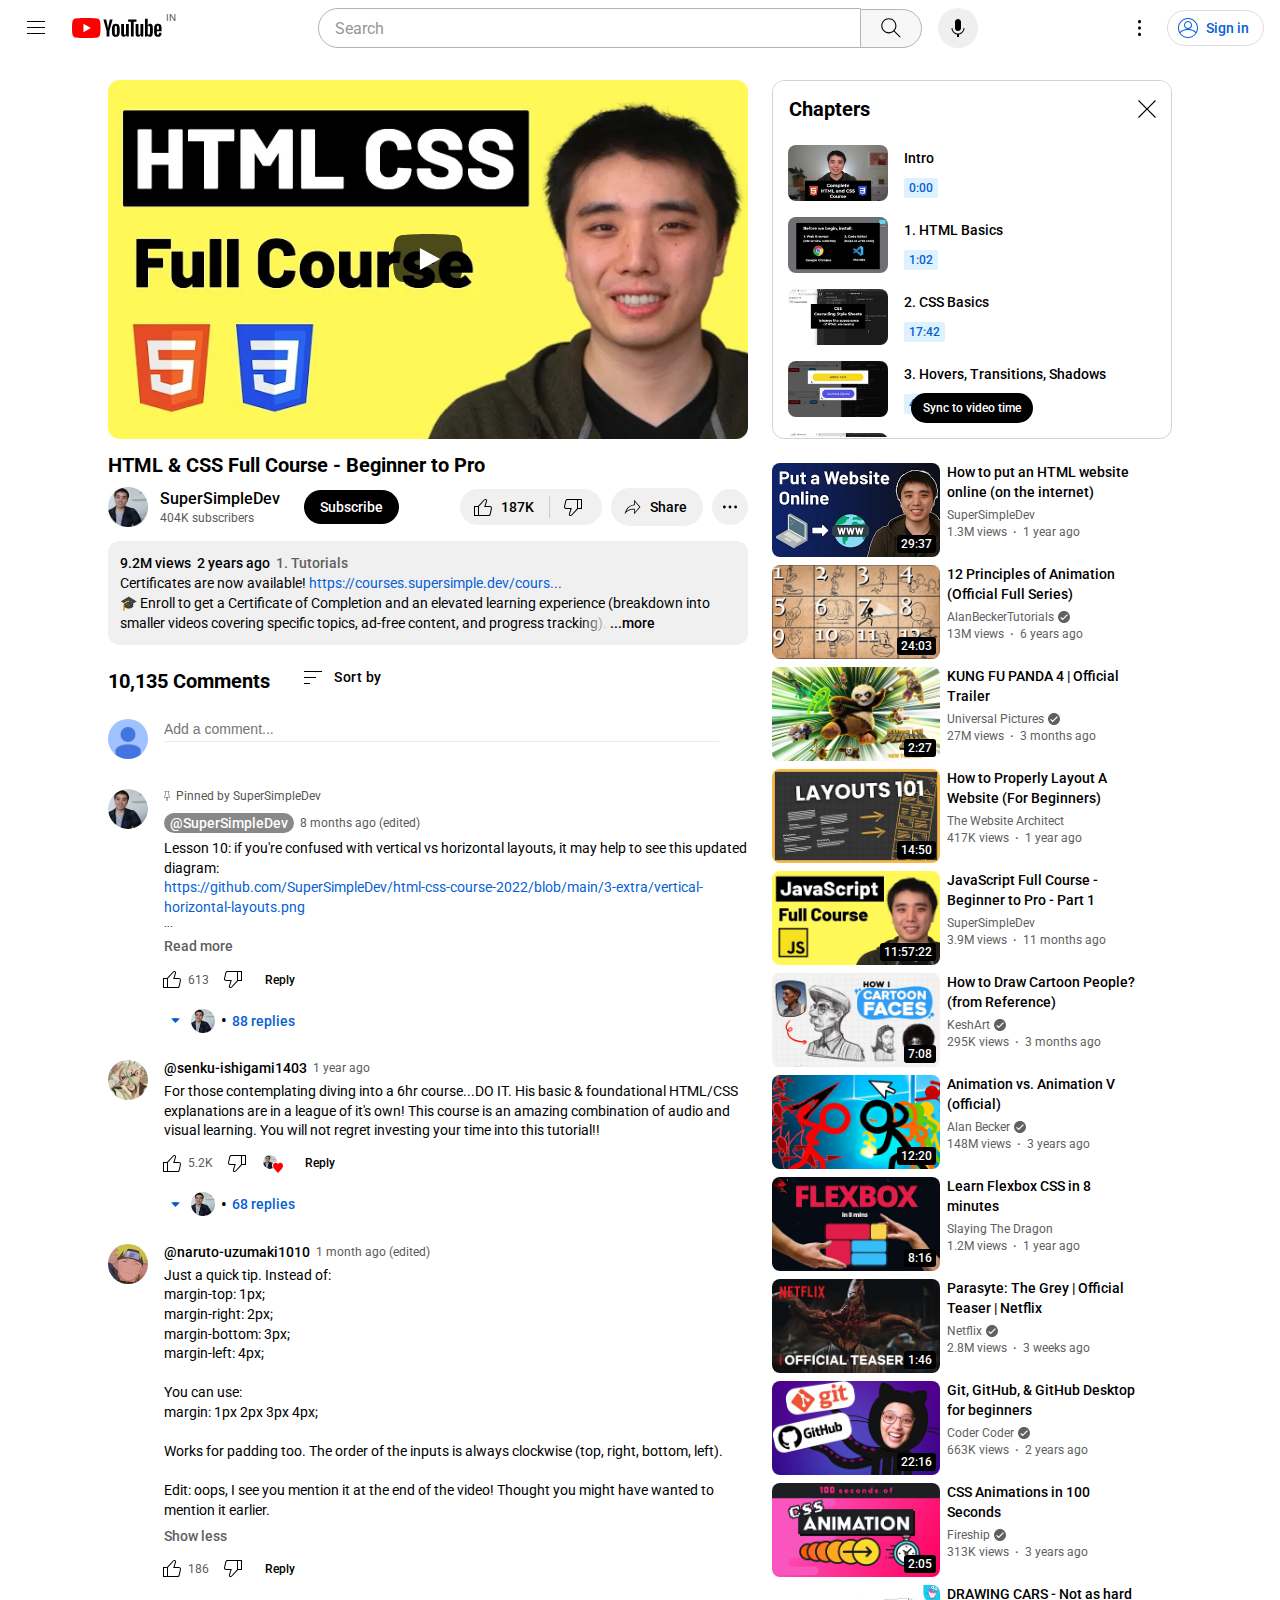
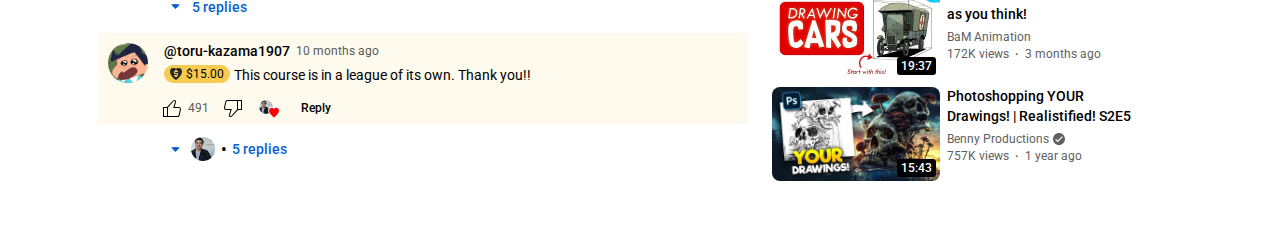
==== commit 4b25a7b4: "Update video-page.html" ====
--- a/video-page.html
+++ b/video-page.html
@@ -967,7 +967,7 @@
             <img class="comment-profile" src="channel-profiles/dp-2.jpeg">
             <div class="comment-info">
               <div class="commented-by-and-time">
-                <div class="commented-channel-name">@shikamaru-nara2209</div>
+                <div class="commented-channel-name">@naruto-uzumaki1010</div>
                 <div class="commented-time">1 month ago (edited)</div>
               </div>
               <p class="comment-content">
@@ -1010,7 +1010,7 @@
             <img class="comment-profile" src="channel-profiles/dp-3.jpeg">
             <div class="comment-info">
               <div class="commented-by-and-time">
-                <div class="commented-channel-name">Tōru Kazama</div>
+                <div class="commented-channel-name">@toru-kazama1907</div>
                 <div class="commented-time">10 months ago</div>
               </div>
               <div class="amount-container">
